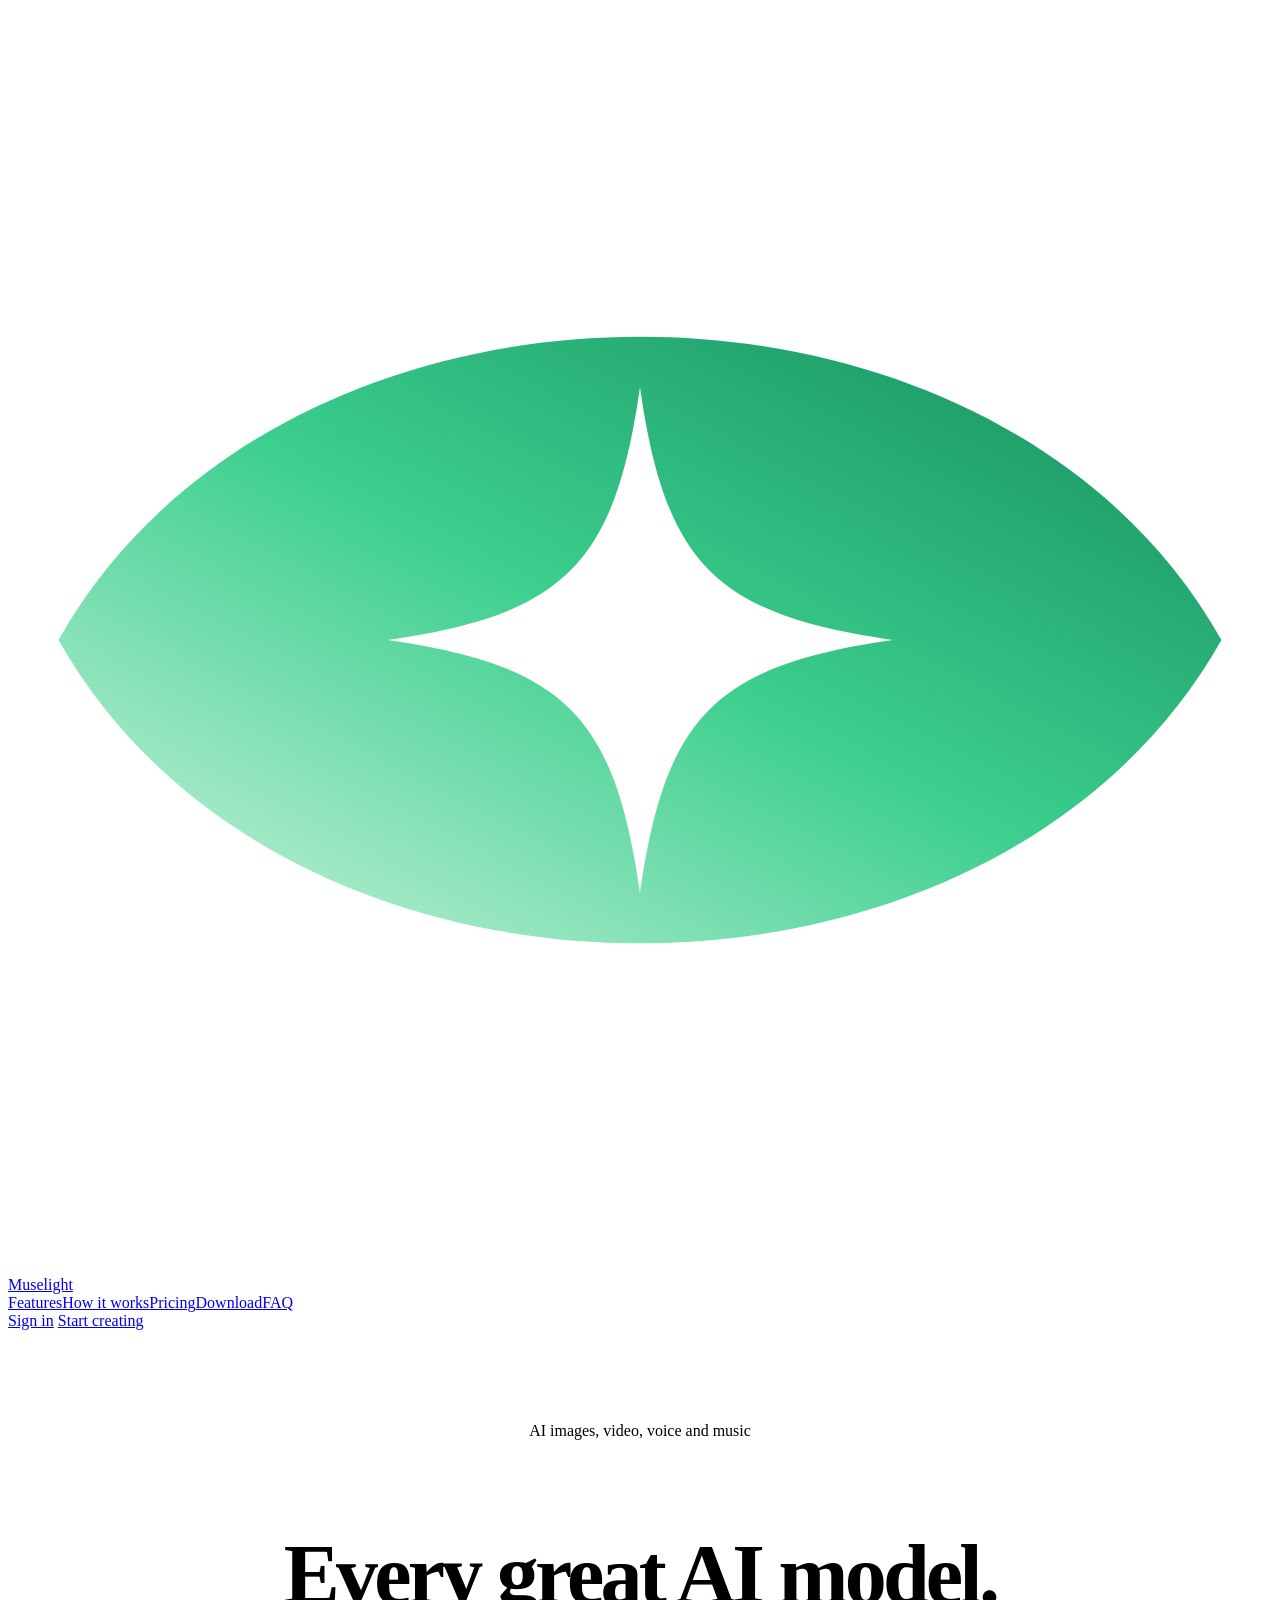
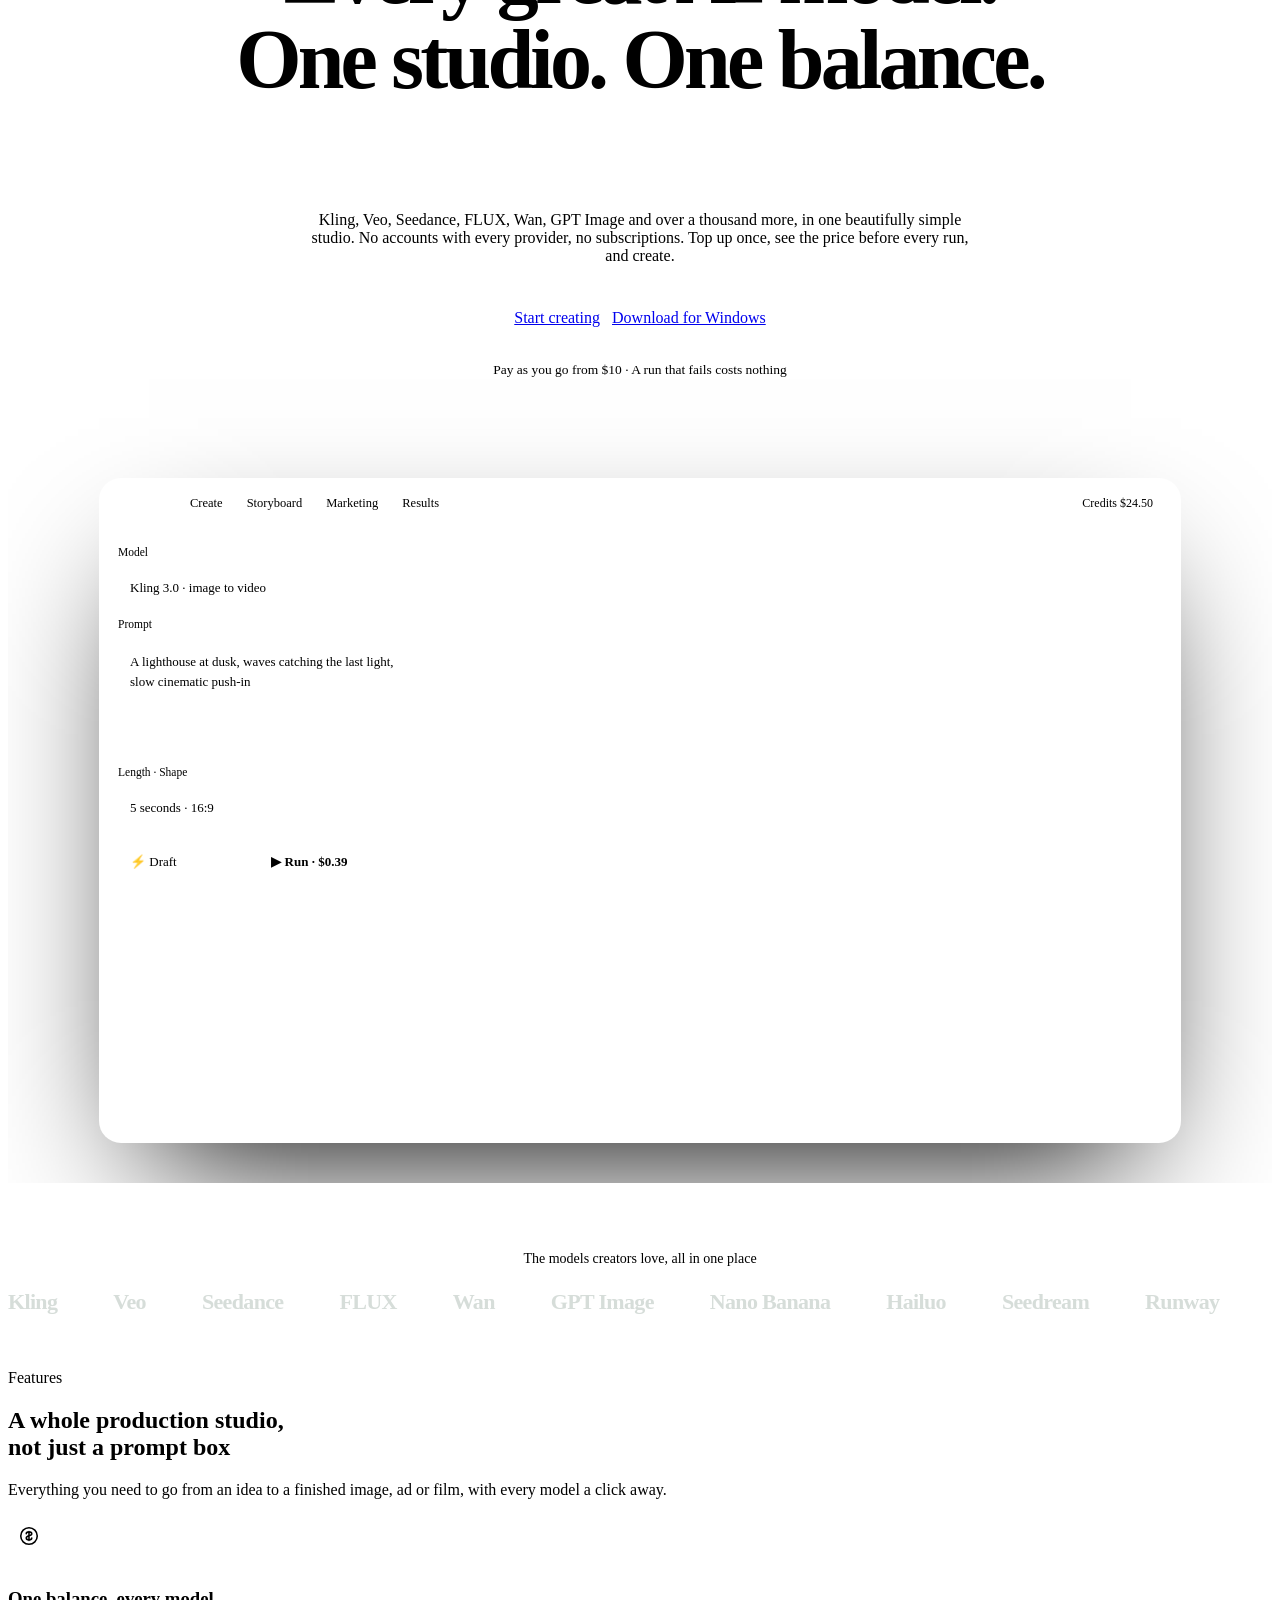
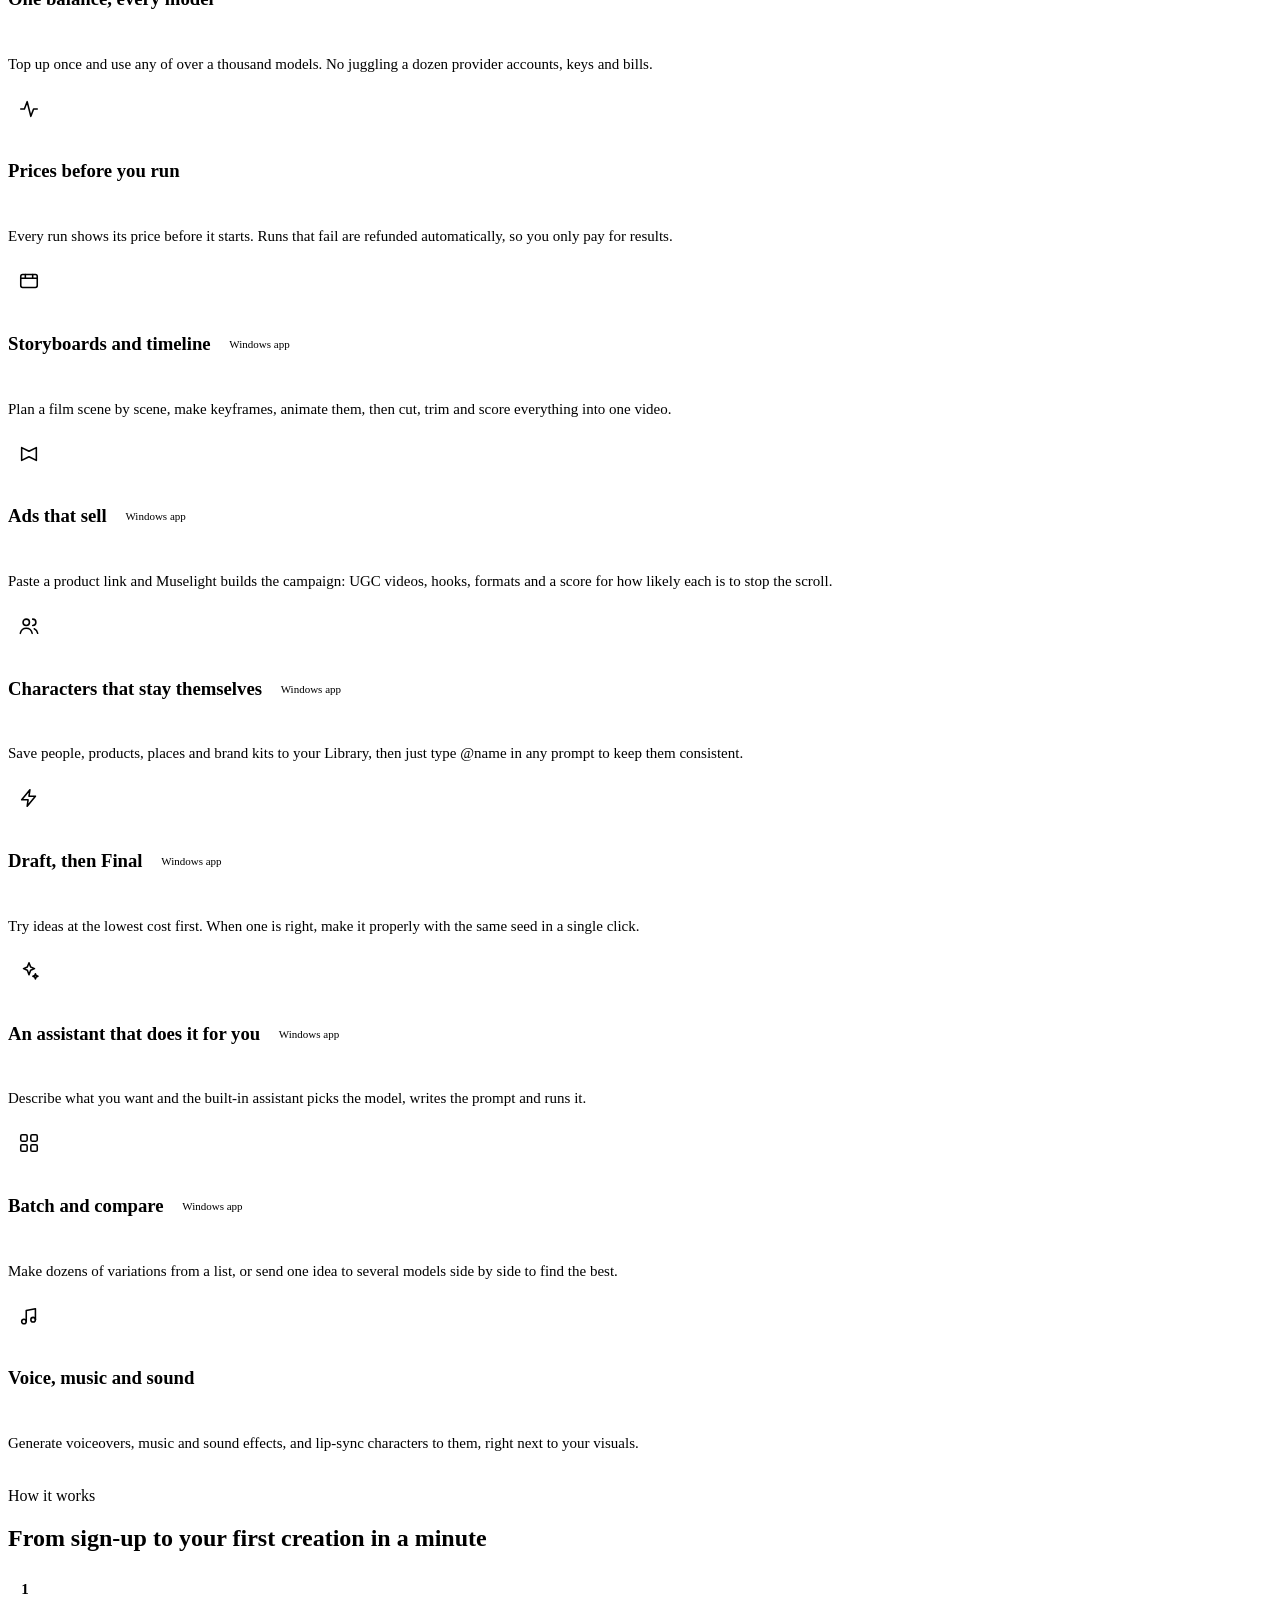
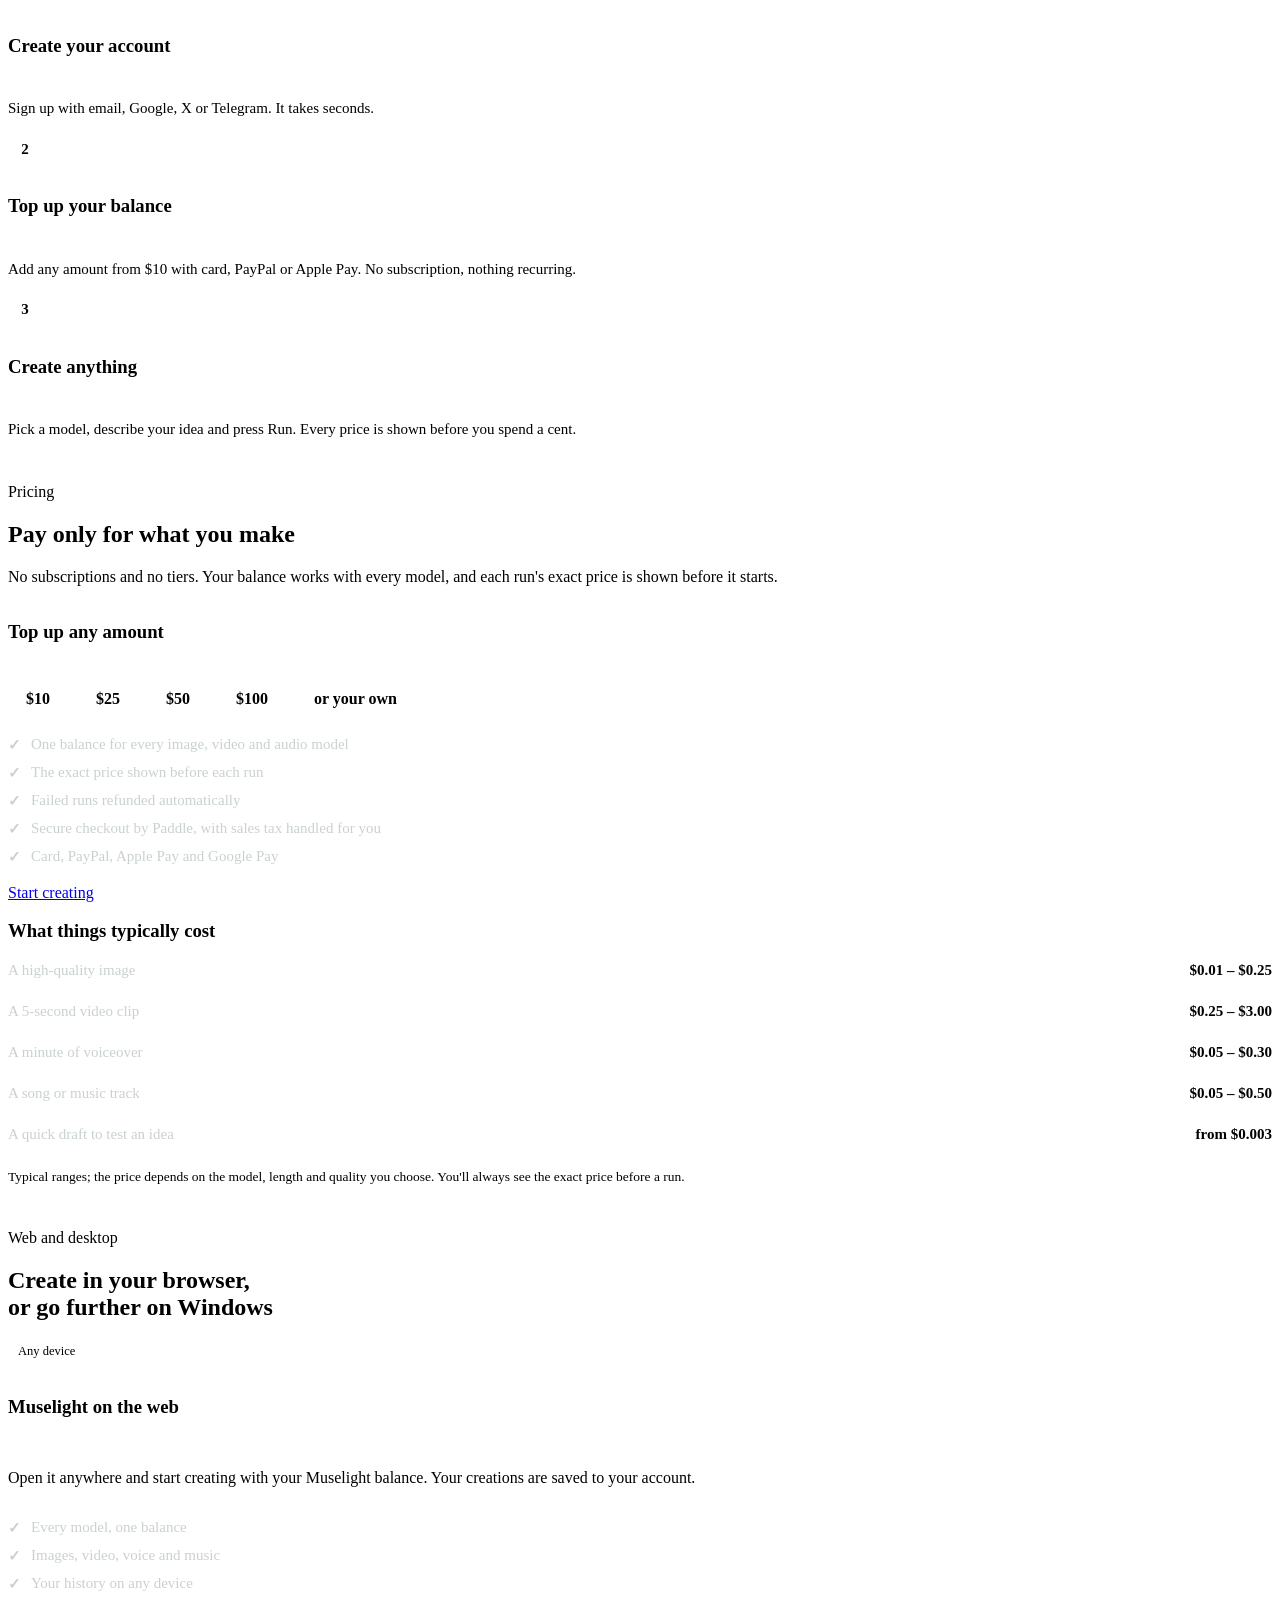
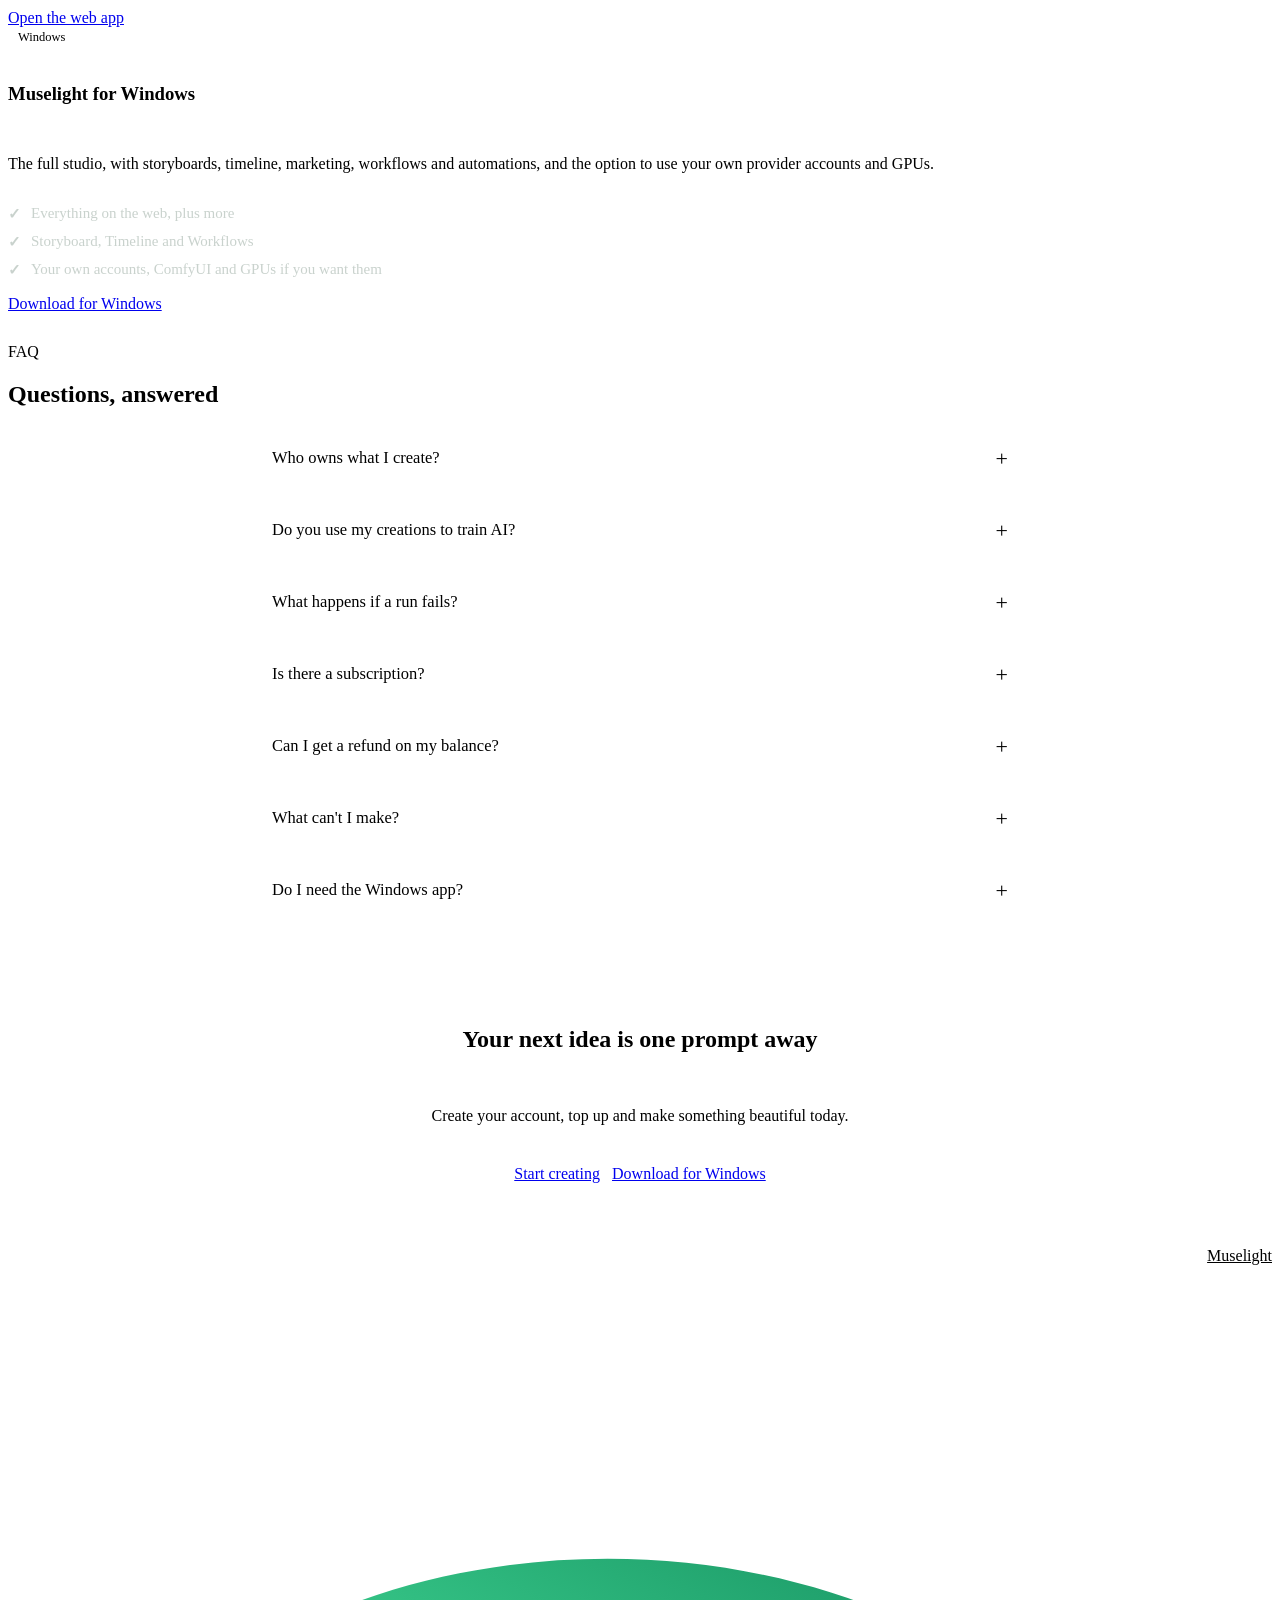
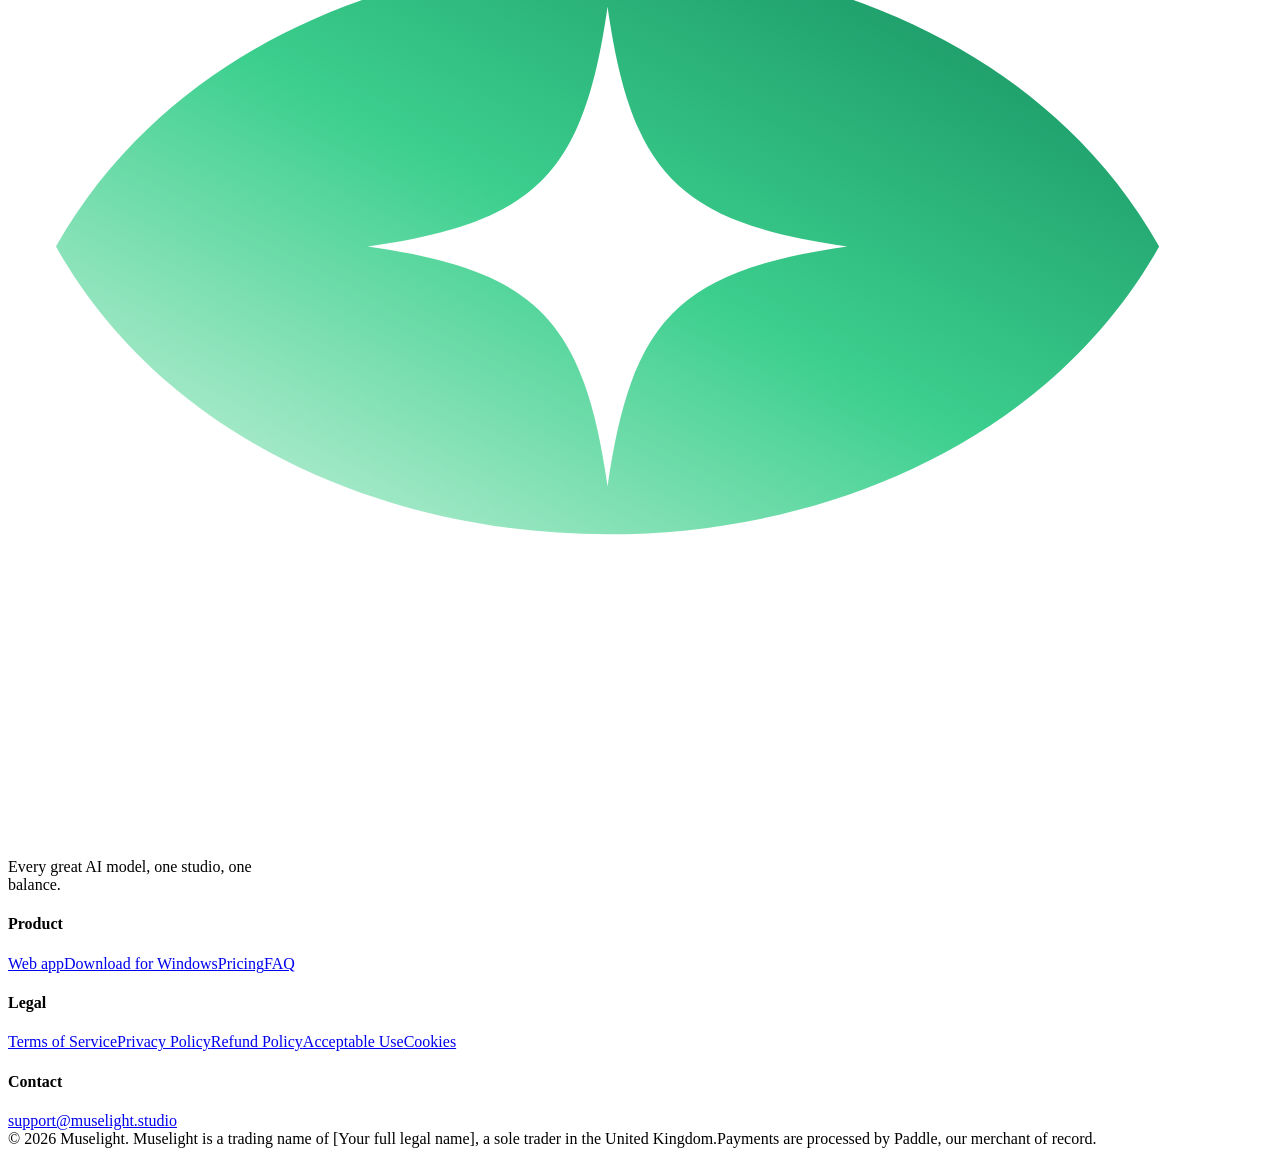
==== website/index.html @ 3d3cc722 "Muselight: desktop app, Credits server and website Co-Authored-By: Claude Opus 5.5 <noreply@anthropi" ====
<!doctype html>
<html lang="en">
<head>
<meta charset="utf-8">
<meta name="viewport" content="width=device-width, initial-scale=1">
<title>Muselight · Every AI model. One studio. One balance.</title>
<meta name="description" content="Muselight brings Kling, Veo, Seedance, FLUX, Wan, GPT Image and over a thousand more AI image, video and audio models into one studio. Top up once, see every price before you run, and create.">
<meta property="og:title" content="Muselight · Every AI model. One studio. One balance.">
<meta property="og:description" content="Images, video, voice and music from the best AI models, in one studio with one balance.">
<meta property="og:type" content="website">
<meta property="og:url" content="https://muselight.studio/">
<meta property="og:image" content="https://muselight.studio/assets/icon_512.png">
<meta name="theme-color" content="#080c0a">
<link rel="icon" href="/favicon.ico" sizes="any">
<link rel="icon" type="image/png" sizes="32x32" href="/assets/icon_32.png">
<link rel="apple-touch-icon" href="/assets/icon_192.png">
<link rel="preconnect" href="https://fonts.googleapis.com">
<link href="https://fonts.googleapis.com/css2?family=Geist:wght@400;500;600;700&display=swap" rel="stylesheet">
<link rel="stylesheet" href="/assets/site.css">
<style>
/* hero */
.hero { position: relative; padding: 92px 0 40px; overflow: hidden; }
.hero::before { content: ""; position: absolute; inset: -30% -10% auto; height: 760px; background: radial-gradient(620px 340px at 50% 30%, color-mix(in srgb, var(--accent) 16%, transparent), transparent 70%), radial-gradient(420px 260px at 80% 10%, #128a5c22, transparent 70%); pointer-events: none; }
.hero .wrap { position: relative; text-align: center; display: grid; grid-template-columns: minmax(0, 1fr); justify-items: center; gap: 22px; }
.hero h1 { font-size: clamp(42px, 7.4vw, 84px); max-width: 980px; letter-spacing: -.045em; line-height: 1.02; }
.hero .lead { max-width: 680px; }
.cta-row { display: flex; gap: 12px; flex-wrap: wrap; justify-content: center; margin-top: 6px; }
.hero .fine { color: var(--faint); font-size: 13.5px; }

/* the studio mock */
.mock { position: relative; margin: 64px auto 0; width: min(1080px, 100%); border-radius: 22px; padding: 1px; background: linear-gradient(180deg, var(--line2), transparent 80%); box-shadow: 0 60px 140px -50px #000, 0 0 0 1px #ffffff06; }
.mock-in { border-radius: 21px; background: var(--bg2); overflow: hidden; }
.mock-bar { display: flex; align-items: center; gap: 10px; padding: 12px 16px; border-bottom: 1px solid var(--line); }
.mock-bar .dots { display: flex; gap: 6px; } .mock-bar .dots i { width: 10px; height: 10px; border-radius: 50%; background: var(--line2); }
.mock-bar .tabs { display: flex; gap: 4px; margin-left: 12px; font-size: 12.5px; color: var(--faint); }
.mock-bar .tabs span { padding: 5px 10px; border-radius: 7px; } .mock-bar .tabs span.on { color: var(--text); background: var(--panel2); }
.mock-bar .pill { margin-left: auto; font-size: 12px; padding: 5px 11px; border-radius: 99px; border: 1px solid color-mix(in srgb, var(--accent) 40%, transparent); color: var(--text); }
.mock-body { display: grid; grid-template-columns: 340px 1fr; min-height: 420px; }
.mock-side { border-right: 1px solid var(--line); padding: 18px; display: grid; gap: 12px; align-content: start; text-align: left; }
.mock-label { font-size: 11.5px; color: var(--faint); font-weight: 500; }
.mock-field { background: var(--panel); border: 1px solid var(--line); border-radius: 10px; padding: 10px 12px; font-size: 13px; color: var(--dim); }
.mock-field.prompt { min-height: 92px; color: var(--text); line-height: 1.55; }
.mock-field .caret { display: inline-block; width: 1px; height: 14px; background: var(--accent); vertical-align: -2px; animation: blink 1s steps(1) infinite; }
@keyframes blink { 50% { opacity: 0; } }
.mock-run { display: flex; gap: 8px; margin-top: 6px; }
.mock-run b { flex: 1; text-align: center; background: var(--text); color: var(--bg); border-radius: 10px; padding: 10px; font-size: 13px; }
.mock-run span { padding: 10px 12px; border: 1px solid var(--line2); border-radius: 10px; font-size: 13px; color: var(--dim); }
.mock-gallery { padding: 18px; display: grid; grid-template-columns: repeat(3, 1fr); gap: 12px; align-content: start; }
.tile { position: relative; aspect-ratio: 4/5; border-radius: 14px; overflow: hidden; background: var(--panel); border: 1px solid var(--line); }
.tile::before { content: ""; position: absolute; inset: 0; background: var(--g); opacity: 0; animation: develop 9s var(--ease) infinite; animation-delay: var(--d); }
.tile::after { content: attr(data-l); position: absolute; left: 10px; bottom: 9px; font-size: 11px; color: #ffffffd9; text-shadow: 0 1px 8px #0009; opacity: 0; animation: develop 9s var(--ease) infinite; animation-delay: var(--d); }
.tile .shim { position: absolute; inset: 0; background: linear-gradient(100deg, transparent 30%, #ffffff0d 50%, transparent 70%); background-size: 200% 100%; animation: shim 1.6s linear infinite; }
@keyframes develop { 0%, 8% { opacity: 0; filter: blur(14px); } 22%, 88% { opacity: 1; filter: blur(0); } 100% { opacity: 0; filter: blur(8px); } }
@keyframes shim { to { background-position: -200% 0; } }
@media (max-width: 860px) { .mock-body { grid-template-columns: 1fr; } .mock-side { border-right: 0; border-bottom: 1px solid var(--line); } .mock-gallery { grid-template-columns: repeat(2, 1fr); } }

/* model marquee */
.models { padding: 54px 0; border-top: 1px solid var(--line); border-bottom: 1px solid var(--line); background: var(--sunk); overflow: hidden; }
.models p { text-align: center; color: var(--faint); font-size: 14px; margin-bottom: 22px; }
.marquee { display: flex; gap: 56px; width: max-content; animation: slide 46s linear infinite; }
.marquee span { font-size: 22px; font-weight: 600; letter-spacing: -.03em; color: #c9d2cd; white-space: nowrap; opacity: .75; }
.models:hover .marquee { animation-play-state: paused; }
@keyframes slide { to { transform: translateX(-50%); } }

/* features */
.features { grid-template-columns: repeat(3, 1fr); }
.feature { display: grid; gap: 12px; align-content: start; transition: border-color .3s, transform .4s var(--ease); }
.feature:hover { border-color: var(--line2); transform: translateY(-3px); }
.feature .ic { width: 42px; height: 42px; border-radius: 12px; display: grid; place-items: center; background: color-mix(in srgb, var(--accent) 12%, transparent); color: var(--accent); }
.feature .ic svg { width: 22px; height: 22px; fill: none; stroke: currentColor; stroke-width: 1.7; stroke-linecap: round; stroke-linejoin: round; }
.feature p { color: var(--dim); font-size: 15px; }
.feature .win { display: inline-block; vertical-align: 2px; margin-left: 6px; font-size: 11px; font-weight: 500; letter-spacing: 0; color: var(--dim); border: 1px solid var(--line2); border-radius: 99px; padding: 1px 8px; }
@media (max-width: 960px) { .features { grid-template-columns: repeat(2, 1fr); } }
@media (max-width: 620px) { .features { grid-template-columns: 1fr; } }

/* steps */
.steps { grid-template-columns: repeat(3, 1fr); counter-reset: s; }
.step { display: grid; gap: 10px; }
.step::before { counter-increment: s; content: counter(s); width: 34px; height: 34px; border-radius: 50%; display: grid; place-items: center; font-weight: 600; font-size: 15px; color: var(--accent-ink); background: var(--grad); }
.step p { color: var(--dim); font-size: 15px; }
@media (max-width: 760px) { .steps { grid-template-columns: 1fr; } }

/* pricing */
.pricing { grid-template-columns: 1.1fr 1fr; align-items: stretch; }
.price-card { display: grid; gap: 18px; align-content: start; }
.amounts { display: flex; gap: 10px; flex-wrap: wrap; }
.amounts span { padding: 10px 18px; border-radius: 12px; border: 1px solid var(--line2); font-weight: 600; }
.amounts span.pop { border-color: var(--accent); background: color-mix(in srgb, var(--accent) 9%, transparent); }
.checks { list-style: none; padding: 0; margin: 0; display: grid; gap: 10px; color: #c9d2cd; font-size: 15px; }
.checks li { display: flex; gap: 10px; } .checks li::before { content: "✓"; color: var(--accent); font-weight: 700; }
.cost-table { width: 100%; border-collapse: collapse; font-size: 15px; }
.cost-table td { padding: 12px 0; border-bottom: 1px solid var(--line); color: #c9d2cd; }
.cost-table td:last-child { text-align: right; color: var(--text); font-weight: 600; white-space: nowrap; }
@media (max-width: 860px) { .pricing { grid-template-columns: 1fr; } }

/* web vs desktop */
.versions { grid-template-columns: 1fr 1fr; }
.version { display: grid; gap: 16px; align-content: start; }
.version .tag { justify-self: start; font-size: 12.5px; color: var(--dim); border: 1px solid var(--line2); border-radius: 99px; padding: 3px 10px; }
@media (max-width: 760px) { .versions { grid-template-columns: 1fr; } }

/* faq */
.faq { max-width: 780px; margin: 0 auto; display: grid; gap: 10px; }
.faq details { background: var(--panel); border: 1px solid var(--line); border-radius: 14px; padding: 4px 22px; transition: border-color .2s; }
.faq details[open] { border-color: var(--line2); }
.faq summary { cursor: pointer; list-style: none; padding: 16px 0; font-weight: 500; font-size: 16.5px; display: flex; justify-content: space-between; gap: 16px; }
.faq summary::-webkit-details-marker { display: none; }
.faq summary::after { content: "+"; color: var(--faint); font-size: 22px; line-height: 1; transition: transform .3s var(--ease); }
.faq details[open] summary::after { transform: rotate(45deg); }
.faq details p { color: var(--dim); padding: 0 0 18px; font-size: 15.5px; }
.faq details a { color: var(--accent); }

/* closing call to action */
.closing { text-align: center; }
.closing .card { padding: 64px 26px; background: radial-gradient(600px 260px at 50% 0%, color-mix(in srgb, var(--accent) 14%, transparent), transparent 70%), var(--panel); display: grid; gap: 18px; justify-items: center; }
</style>
</head>
<body>
<header class="nav" id="nav">
  <div class="wrap">
    <a class="brand" href="/" aria-label="Muselight home">
      <svg viewBox="0 0 100 100" aria-hidden="true"><defs><linearGradient id="lg" x1="0" y1="1" x2="1" y2="0"><stop offset="0" stop-color="#d4f5e2"/><stop offset=".5" stop-color="#3ccf8e"/><stop offset="1" stop-color="#128a5c"/></linearGradient></defs><path fill="url(#lg)" fill-rule="evenodd" d="M4 50C22 18 78 18 96 50C78 82 22 82 4 50ZM50 30C52 44 56 48 70 50C56 52 52 56 50 70C48 56 44 52 30 50C44 48 48 44 50 30Z"/></svg>
      Muselight
    </a>
    <nav aria-label="Main">
      <a href="#features">Features</a><a href="#how">How it works</a><a href="#pricing">Pricing</a><a href="/download.html">Download</a><a href="#faq">FAQ</a>
    </nav>
    <span class="spacer"></span>
    <a class="btn small ghost" href="/app/#signin">Sign in</a>
    <a class="btn small primary" href="/app/#signup">Start creating</a>
  </div>
</header>

<main>
<section class="hero">
  <div class="wrap">
    <span class="eyebrow reveal">AI images, video, voice and music</span>
    <h1 class="reveal">Every great AI model.<br><span class="grad-text">One studio. One balance.</span></h1>
    <p class="lead reveal">Kling, Veo, Seedance, FLUX, Wan, GPT Image and over a thousand more, in one beautifully simple studio. No accounts with every provider, no subscriptions. Top up once, see the price before every run, and create.</p>
    <div class="cta-row reveal">
      <a class="btn primary" href="/app/#signup">Start creating</a>
      <a class="btn" href="/download.html">Download for Windows</a>
    </div>
    <p class="fine reveal">Pay as you go from $10 · A run that fails costs nothing</p>

    <div class="mock reveal" aria-hidden="true">
      <div class="mock-in">
        <div class="mock-bar">
          <span class="dots"><i></i><i></i><i></i></span>
          <span class="tabs"><span class="on">Create</span><span>Storyboard</span><span>Marketing</span><span>Results</span></span>
          <span class="pill">Credits $24.50</span>
        </div>
        <div class="mock-body">
          <div class="mock-side">
            <span class="mock-label">Model</span>
            <div class="mock-field">Kling 3.0 · image to video</div>
            <span class="mock-label">Prompt</span>
            <div class="mock-field prompt">A lighthouse at dusk, waves catching the last light, slow cinematic push-in<span class="caret"></span></div>
            <span class="mock-label">Length · Shape</span>
            <div class="mock-field">5 seconds · 16:9</div>
            <div class="mock-run"><span>⚡ Draft</span><b>▶ Run · $0.39</b></div>
          </div>
          <div class="mock-gallery">
            <div class="tile" style="--d:0s;--g:radial-gradient(120% 80% at 30% 20%,#ffb86b,transparent 60%),linear-gradient(180deg,#2b2a6b,#e2725b 70%,#1d2b3a)" data-l="Lighthouse at dusk"><span class="shim"></span></div>
            <div class="tile" style="--d:1.4s;--g:radial-gradient(90% 70% at 70% 30%,#9fe8c4,transparent 60%),linear-gradient(160deg,#0f3d2e,#1f7a5a 55%,#0a1712)" data-l="Rainforest, morning mist"><span class="shim"></span></div>
            <div class="tile" style="--d:2.8s;--g:radial-gradient(80% 60% at 50% 35%,#f7d6ff,transparent 60%),linear-gradient(200deg,#3a1d5c,#b04f9a 60%,#1b0f2a)" data-l="Portrait, neon rim light"><span class="shim"></span></div>
            <div class="tile" style="--d:4.2s;--g:radial-gradient(90% 70% at 40% 70%,#ffe7a3,transparent 60%),linear-gradient(170deg,#1b3a5c,#4f8fb0 55%,#0f1d2a)" data-l="Product shot, studio light"><span class="shim"></span></div>
            <div class="tile" style="--d:5.6s;--g:radial-gradient(100% 70% at 60% 30%,#ffcf9f,transparent 55%),linear-gradient(190deg,#5c2b1b,#d9733f 60%,#2a130b)" data-l="Desert road, golden hour"><span class="shim"></span></div>
            <div class="tile" style="--d:7s;--g:radial-gradient(90% 60% at 50% 40%,#b7f0ff,transparent 60%),linear-gradient(160deg,#0b2a3a,#2f8fb0 55%,#06151d)" data-l="Underwater, sunbeams"><span class="shim"></span></div>
          </div>
        </div>
      </div>
    </div>
  </div>
</section>

<div class="models">
  <p>The models creators love, all in one place</p>
  <div class="marquee" aria-label="Some of the models available">
    <span>Kling</span><span>Veo</span><span>Seedance</span><span>FLUX</span><span>Wan</span><span>GPT Image</span><span>Nano Banana</span><span>Hailuo</span><span>Seedream</span><span>Runway</span><span>Luma</span><span>Ideogram</span><span>Recraft</span><span>Stable Diffusion</span><span>ElevenLabs</span><span>Grok Imagine</span>
    <span aria-hidden="true">Kling</span><span aria-hidden="true">Veo</span><span aria-hidden="true">Seedance</span><span aria-hidden="true">FLUX</span><span aria-hidden="true">Wan</span><span aria-hidden="true">GPT Image</span><span aria-hidden="true">Nano Banana</span><span aria-hidden="true">Hailuo</span><span aria-hidden="true">Seedream</span><span aria-hidden="true">Runway</span><span aria-hidden="true">Luma</span><span aria-hidden="true">Ideogram</span><span aria-hidden="true">Recraft</span><span aria-hidden="true">Stable Diffusion</span><span aria-hidden="true">ElevenLabs</span><span aria-hidden="true">Grok Imagine</span>
  </div>
</div>

<section id="features">
  <div class="wrap">
    <div class="section-head reveal">
      <span class="eyebrow">Features</span>
      <h2>A whole production studio,<br>not just a prompt box</h2>
      <p class="lead">Everything you need to go from an idea to a finished image, ad or film, with every model a click away.</p>
    </div>
    <div class="grid features">
      <div class="card feature reveal"><span class="ic"><svg viewBox="0 0 24 24"><circle cx="12" cy="12" r="9"/><path d="M12 7v10M9 9.5c0-1.4 1.3-2 3-2s3 .7 3 2-1.3 1.8-3 2.3-3 1-3 2.4 1.3 2.1 3 2.1 3-.7 3-2"/></svg></span><h3>One balance, every model</h3><p>Top up once and use any of over a thousand models. No juggling a dozen provider accounts, keys and bills.</p></div>
      <div class="card feature reveal"><span class="ic"><svg viewBox="0 0 24 24"><path d="M3 12h4l3-8 4 16 3-8h4"/></svg></span><h3>Prices before you run</h3><p>Every run shows its price before it starts. Runs that fail are refunded automatically, so you only pay for results.</p></div>
      <div class="card feature reveal"><span class="ic"><svg viewBox="0 0 24 24"><rect x="3" y="5" width="18" height="14" rx="2"/><path d="M3 9h18M8 5v4M16 5v4"/></svg></span><h3>Storyboards and timeline <span class="win">Windows app</span></h3><p>Plan a film scene by scene, make keyframes, animate them, then cut, trim and score everything into one video.</p></div>
      <div class="card feature reveal"><span class="ic"><svg viewBox="0 0 24 24"><path d="M4 19V5l8 4 8-4v14l-8-4z"/></svg></span><h3>Ads that sell <span class="win">Windows app</span></h3><p>Paste a product link and Muselight builds the campaign: UGC videos, hooks, formats and a score for how likely each is to stop the scroll.</p></div>
      <div class="card feature reveal"><span class="ic"><svg viewBox="0 0 24 24"><circle cx="9" cy="8" r="3.5"/><path d="M2.5 20c.8-3.5 3.4-5.5 6.5-5.5s5.7 2 6.5 5.5M16 4.5a3.5 3.5 0 0 1 0 7M21.5 20c-.5-2.4-1.9-4.1-3.8-4.9"/></svg></span><h3>Characters that stay themselves <span class="win">Windows app</span></h3><p>Save people, products, places and brand kits to your Library, then just type @name in any prompt to keep them consistent.</p></div>
      <div class="card feature reveal"><span class="ic"><svg viewBox="0 0 24 24"><path d="M13 3 4 14h7l-1 7 9-11h-7z"/></svg></span><h3>Draft, then Final <span class="win">Windows app</span></h3><p>Try ideas at the lowest cost first. When one is right, make it properly with the same seed in a single click.</p></div>
      <div class="card feature reveal"><span class="ic"><svg viewBox="0 0 24 24"><path d="M12 3l1.8 4.6L18 9.4l-4.2 1.8L12 16l-1.8-4.8L6 9.4l4.2-1.8z"/><path d="M19 15l.8 2 2 .8-2 .8-.8 2-.8-2-2-.8 2-.8z"/></svg></span><h3>An assistant that does it for you <span class="win">Windows app</span></h3><p>Describe what you want and the built-in assistant picks the model, writes the prompt and runs it.</p></div>
      <div class="card feature reveal"><span class="ic"><svg viewBox="0 0 24 24"><rect x="3" y="3" width="7" height="7" rx="1.5"/><rect x="14" y="3" width="7" height="7" rx="1.5"/><rect x="3" y="14" width="7" height="7" rx="1.5"/><rect x="14" y="14" width="7" height="7" rx="1.5"/></svg></span><h3>Batch and compare <span class="win">Windows app</span></h3><p>Make dozens of variations from a list, or send one idea to several models side by side to find the best.</p></div>
      <div class="card feature reveal"><span class="ic"><svg viewBox="0 0 24 24"><path d="M9 18V6l10-2v12"/><circle cx="6.5" cy="18" r="2.5"/><circle cx="16.5" cy="16" r="2.5"/></svg></span><h3>Voice, music and sound</h3><p>Generate voiceovers, music and sound effects, and lip-sync characters to them, right next to your visuals.</p></div>
    </div>
  </div>
</section>

<section id="how" style="padding-top: 20px">
  <div class="wrap">
    <div class="section-head reveal">
      <span class="eyebrow">How it works</span>
      <h2>From sign-up to your first creation in a minute</h2>
    </div>
    <div class="grid steps">
      <div class="card step reveal"><h3>Create your account</h3><p>Sign up with email, Google, X or Telegram. It takes seconds.</p></div>
      <div class="card step reveal"><h3>Top up your balance</h3><p>Add any amount from $10 with card, PayPal or Apple Pay. No subscription, nothing recurring.</p></div>
      <div class="card step reveal"><h3>Create anything</h3><p>Pick a model, describe your idea and press Run. Every price is shown before you spend a cent.</p></div>
    </div>
  </div>
</section>

<section id="pricing" style="padding-top: 30px">
  <div class="wrap">
    <div class="section-head reveal">
      <span class="eyebrow">Pricing</span>
      <h2>Pay only for what you make</h2>
      <p class="lead">No subscriptions and no tiers. Your balance works with every model, and each run's exact price is shown before it starts.</p>
    </div>
    <div class="grid pricing">
      <div class="card price-card reveal">
        <h3>Top up any amount</h3>
        <div class="amounts"><span>$10</span><span class="pop">$25</span><span>$50</span><span>$100</span><span>or your own</span></div>
        <ul class="checks">
          <li>One balance for every image, video and audio model</li>
          <li>The exact price shown before each run</li>
          <li>Failed runs refunded automatically</li>
          <li>Secure checkout by Paddle, with sales tax handled for you</li>
          <li>Card, PayPal, Apple Pay and Google Pay</li>
        </ul>
        <a class="btn primary" href="/app/#signup" style="justify-self: start">Start creating</a>
      </div>
      <div class="card reveal">
        <h3 style="margin-bottom: 8px">What things typically cost</h3>
        <table class="cost-table">
          <tr><td>A high-quality image</td><td>$0.01 – $0.25</td></tr>
          <tr><td>A 5-second video clip</td><td>$0.25 – $3.00</td></tr>
          <tr><td>A minute of voiceover</td><td>$0.05 – $0.30</td></tr>
          <tr><td>A song or music track</td><td>$0.05 – $0.50</td></tr>
          <tr><td>A quick draft to test an idea</td><td>from $0.003</td></tr>
        </table>
        <p style="color: var(--faint); font-size: 13.5px; margin-top: 14px">Typical ranges; the price depends on the model, length and quality you choose. You'll always see the exact price before a run.</p>
      </div>
    </div>
  </div>
</section>

<section id="versions" style="padding-top: 30px">
  <div class="wrap">
    <div class="section-head reveal">
      <span class="eyebrow">Web and desktop</span>
      <h2>Create in your browser,<br>or go further on Windows</h2>
    </div>
    <div class="grid versions">
      <div class="card version reveal">
        <span class="tag">Any device</span>
        <h3>Muselight on the web</h3>
        <p class="lead" style="font-size: 16px">Open it anywhere and start creating with your Muselight balance. Your creations are saved to your account.</p>
        <ul class="checks"><li>Every model, one balance</li><li>Images, video, voice and music</li><li>Your history on any device</li></ul>
        <a class="btn primary" href="/app/" style="justify-self: start">Open the web app</a>
      </div>
      <div class="card version reveal">
        <span class="tag">Windows</span>
        <h3>Muselight for Windows</h3>
        <p class="lead" style="font-size: 16px">The full studio, with storyboards, timeline, marketing, workflows and automations, and the option to use your own provider accounts and GPUs.</p>
        <ul class="checks"><li>Everything on the web, plus more</li><li>Storyboard, Timeline and Workflows</li><li>Your own accounts, ComfyUI and GPUs if you want them</li></ul>
        <a class="btn" href="/download.html" style="justify-self: start">Download for Windows</a>
      </div>
    </div>
  </div>
</section>

<section id="faq" style="padding-top: 30px">
  <div class="wrap">
    <div class="section-head reveal"><span class="eyebrow">FAQ</span><h2>Questions, answered</h2></div>
    <div class="faq">
      <details class="reveal"><summary>Who owns what I create?</summary><p>You do, as far as the law and the model's own terms allow. We don't claim ownership of your prompts, uploads or results. Some models have their own usage terms, which we link from the model's page in the app.</p></details>
      <details class="reveal"><summary>Do you use my creations to train AI?</summary><p>No. We don't train any models on your prompts, uploads or results. Your requests are sent to the provider that runs the model you choose, under that provider's own data policy. See our <a href="/legal/privacy.html">Privacy Policy</a>.</p></details>
      <details class="reveal"><summary>What happens if a run fails?</summary><p>You're refunded in full, automatically. You only pay for runs that produce a result.</p></details>
      <details class="reveal"><summary>Is there a subscription?</summary><p>No. You top up when you want, in the amount you want. Nothing renews or charges you automatically.</p></details>
      <details class="reveal"><summary>Can I get a refund on my balance?</summary><p>Yes, for credit you haven't used, within 14 days of buying it. See our <a href="/legal/refunds.html">Refund Policy</a> for the details.</p></details>
      <details class="reveal"><summary>What can't I make?</summary><p>Anything illegal or harmful, including sexual content involving minors, intimate images of real people without their consent, and content that harasses or impersonates others. Our <a href="/legal/acceptable-use.html">Acceptable Use Policy</a> lists the rules.</p></details>
      <details class="reveal"><summary>Do I need the Windows app?</summary><p>No. The web app does everything most people need. The Windows app adds the bigger production tools and the option to use your own provider accounts.</p></details>
    </div>
  </div>
</section>

<section class="closing" style="padding-top: 20px">
  <div class="wrap">
    <div class="card reveal">
      <h2>Your next idea is one prompt away</h2>
      <p class="lead">Create your account, top up and make something beautiful today.</p>
      <div class="cta-row"><a class="btn primary" href="/app/#signup">Start creating</a><a class="btn" href="/download.html">Download for Windows</a></div>
    </div>
  </div>
</section>
</main>

<footer>
  <div class="wrap">
    <div class="cols">
      <div>
        <a class="brand" href="/" style="display: flex; padding: 0; color: var(--text)"><svg viewBox="0 0 100 100" aria-hidden="true"><path fill="url(#lg)" fill-rule="evenodd" d="M4 50C22 18 78 18 96 50C78 82 22 82 4 50ZM50 30C52 44 56 48 70 50C56 52 52 56 50 70C48 56 44 52 30 50C44 48 48 44 50 30Z"/></svg>Muselight</a>
        <p style="margin-top: 12px; max-width: 280px">Every great AI model, one studio, one balance.</p>
      </div>
      <div><h4>Product</h4><a href="/app/">Web app</a><a href="/download.html">Download for Windows</a><a href="#pricing">Pricing</a><a href="#faq">FAQ</a></div>
      <div><h4>Legal</h4><a href="/legal/terms.html">Terms of Service</a><a href="/legal/privacy.html">Privacy Policy</a><a href="/legal/refunds.html">Refund Policy</a><a href="/legal/acceptable-use.html">Acceptable Use</a><a href="/legal/cookies.html">Cookies</a></div>
      <div><h4>Contact</h4><a href="mailto:support@muselight.studio">support@muselight.studio</a></div>
    </div>
    <div class="legal-line"><span>© <span id="yr">2026</span> Muselight. Muselight is a trading name of <span class="ph">[Your full legal name]</span>, a sole trader in the United Kingdom.</span><span>Payments are processed by Paddle, our merchant of record.</span></div>
  </div>
</footer>

<script>
const nav = document.getElementById("nav");
addEventListener("scroll", () => nav.classList.toggle("scrolled", scrollY > 8), { passive: true });
const io = new IntersectionObserver(es => es.forEach(e => { if (e.isIntersecting) { e.target.classList.add("in"); io.unobserve(e.target); } }), { threshold: .12 });
document.querySelectorAll(".reveal").forEach((el, i) => { el.style.transitionDelay = (el.closest(".grid") ? (i % 3) * 70 : 0) + "ms"; io.observe(el); });
document.getElementById("yr").textContent = new Date().getFullYear();
</script>
</body>
</html>
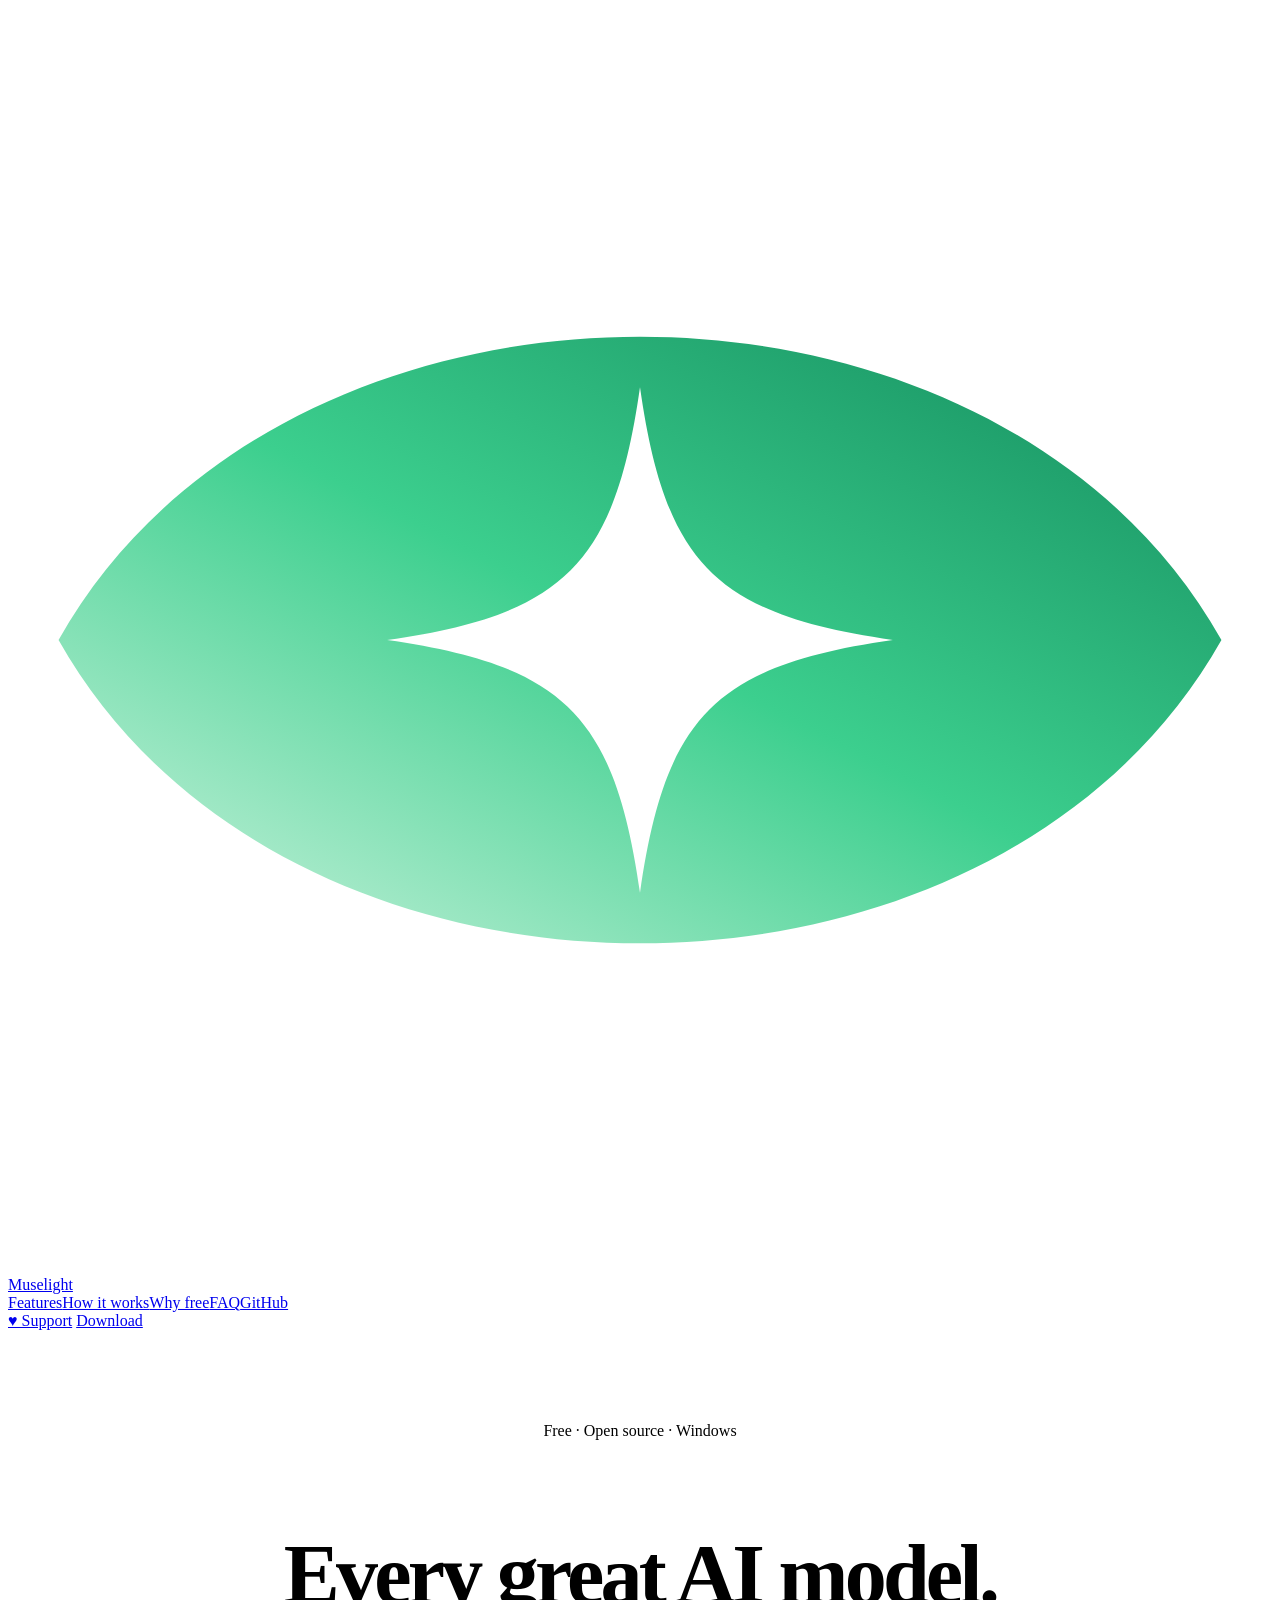
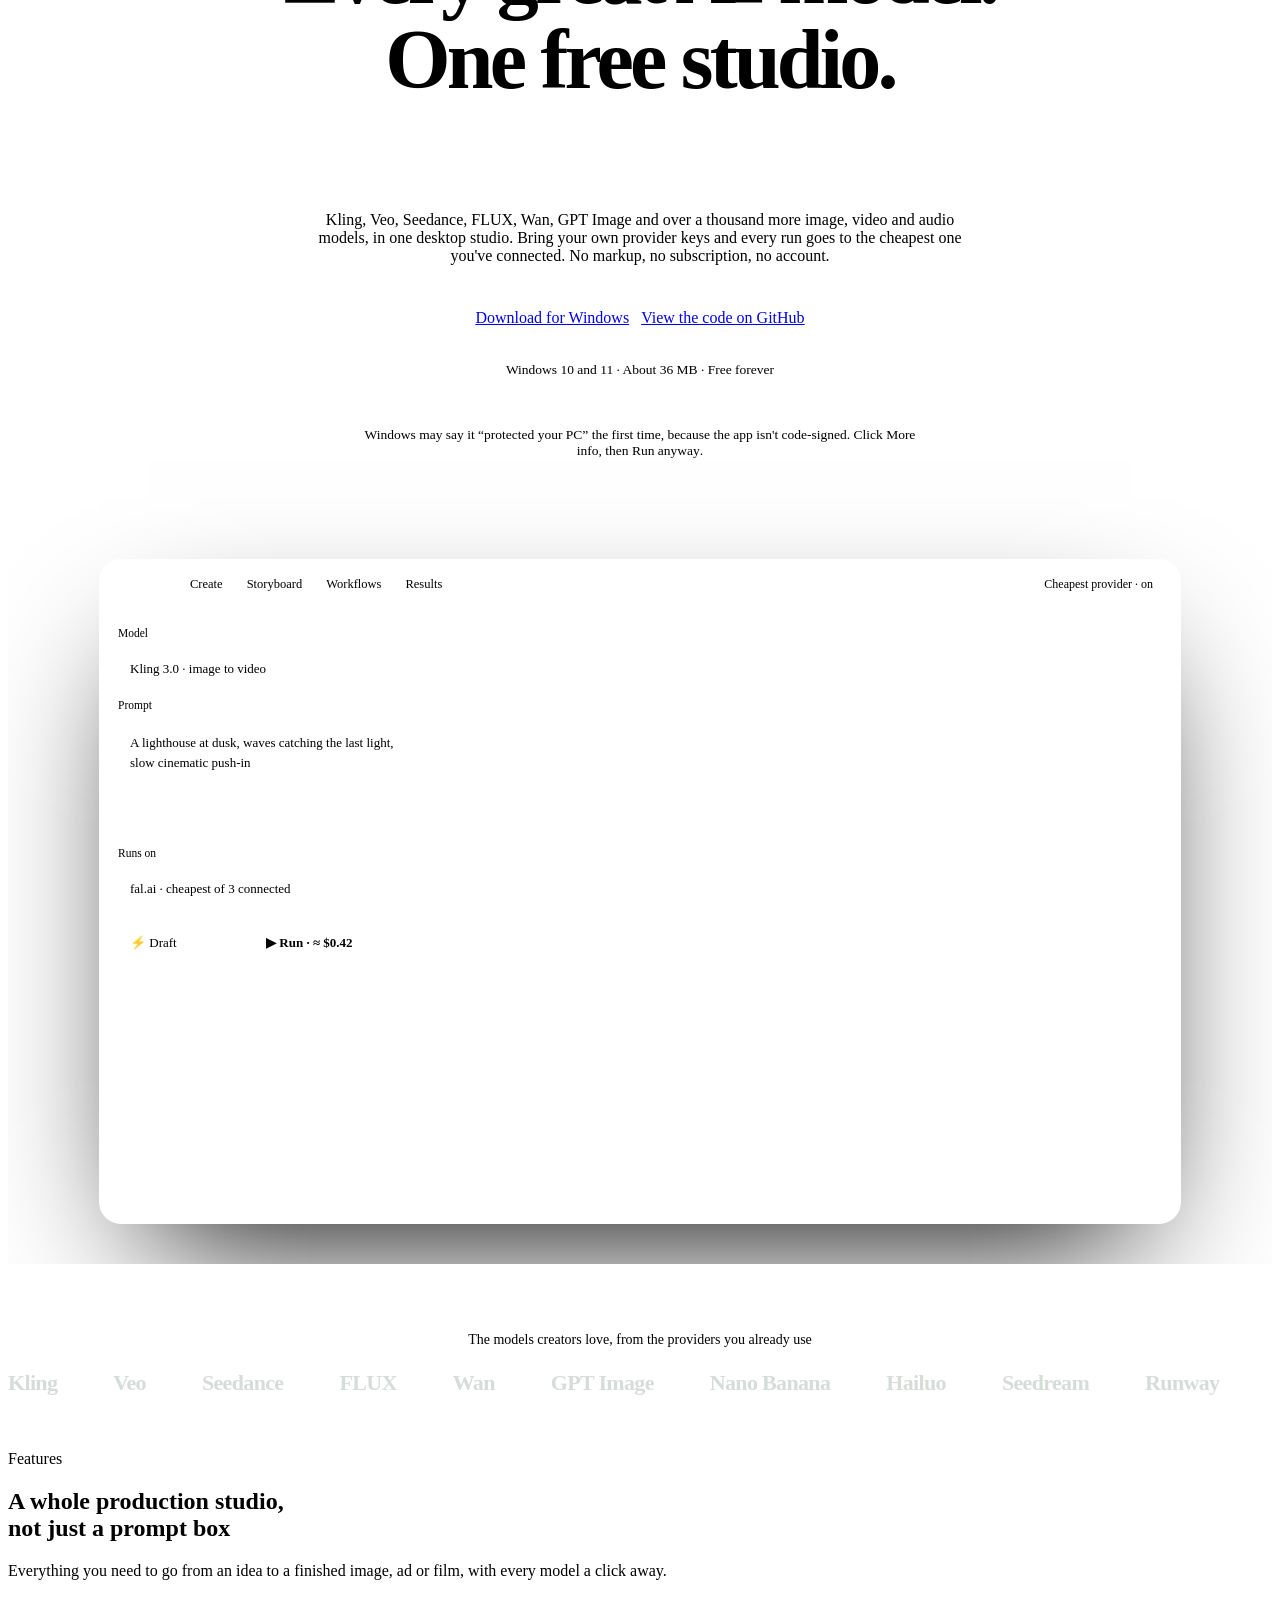
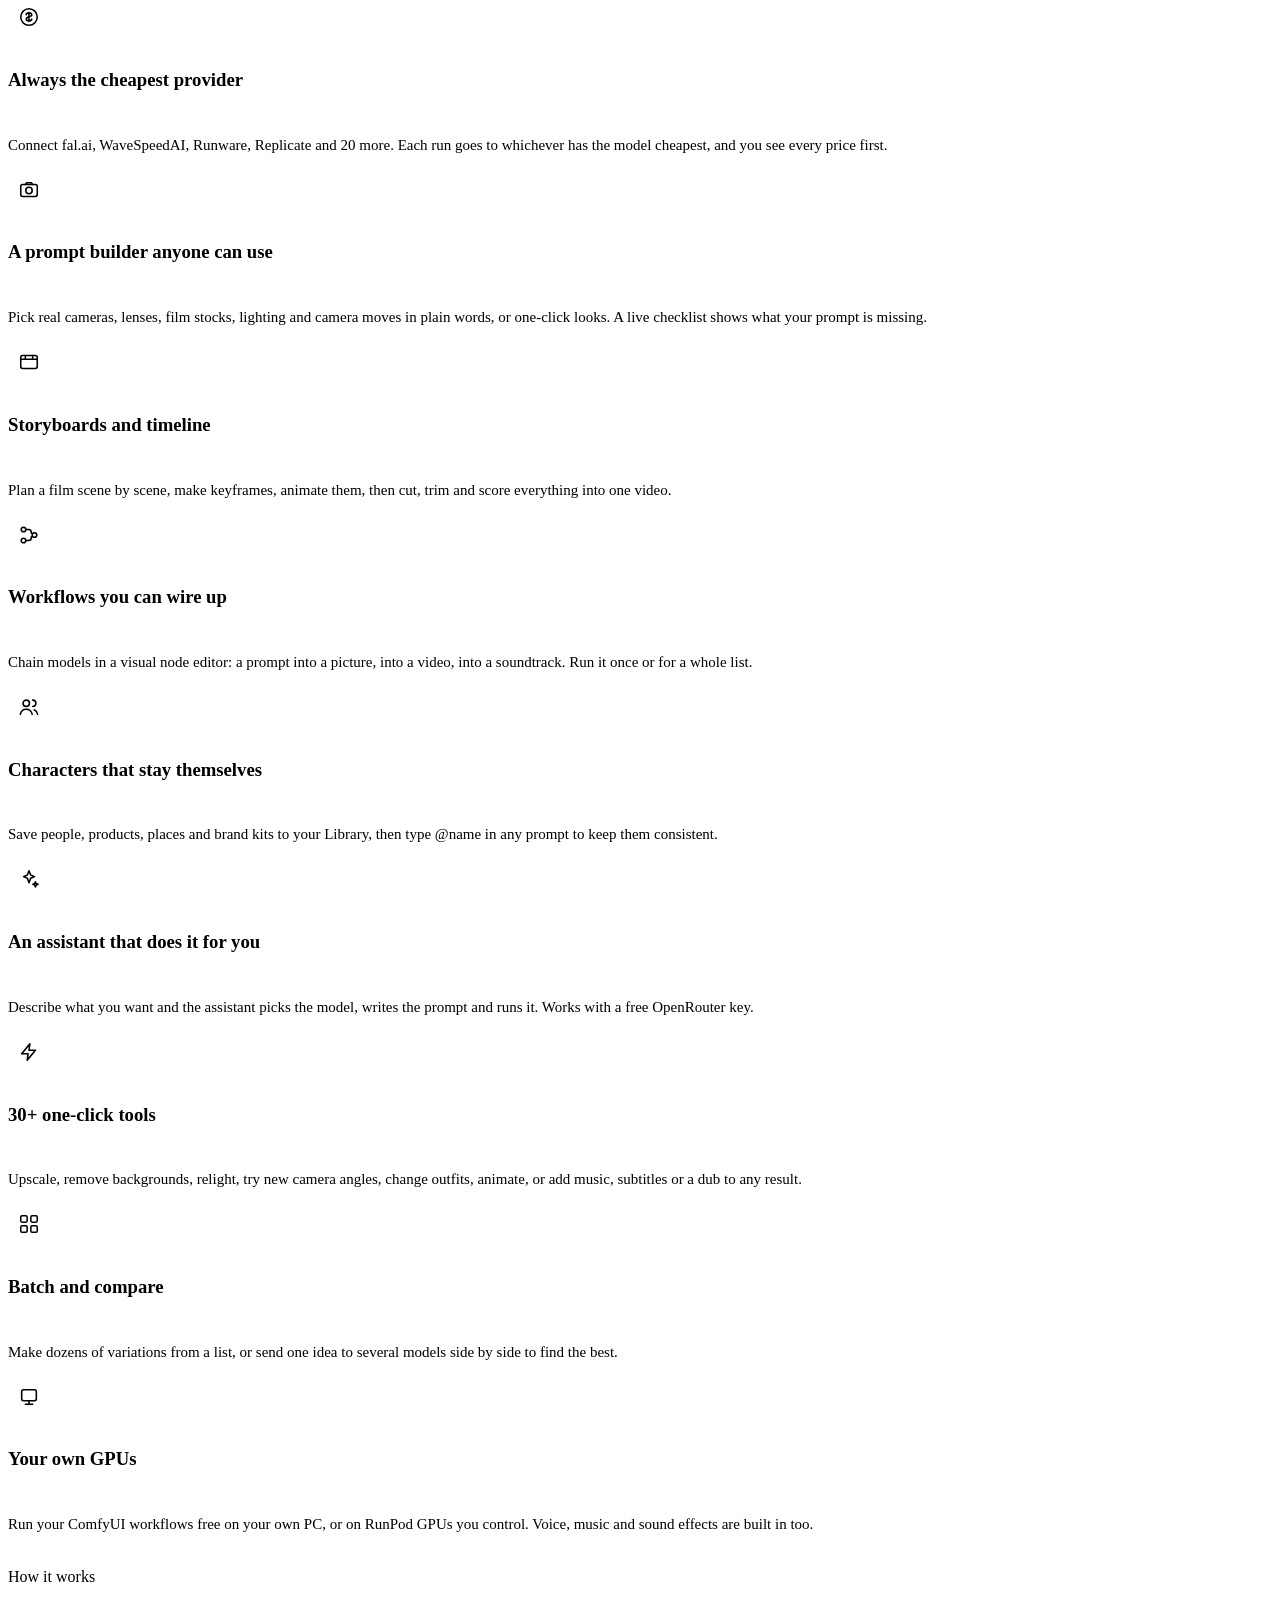
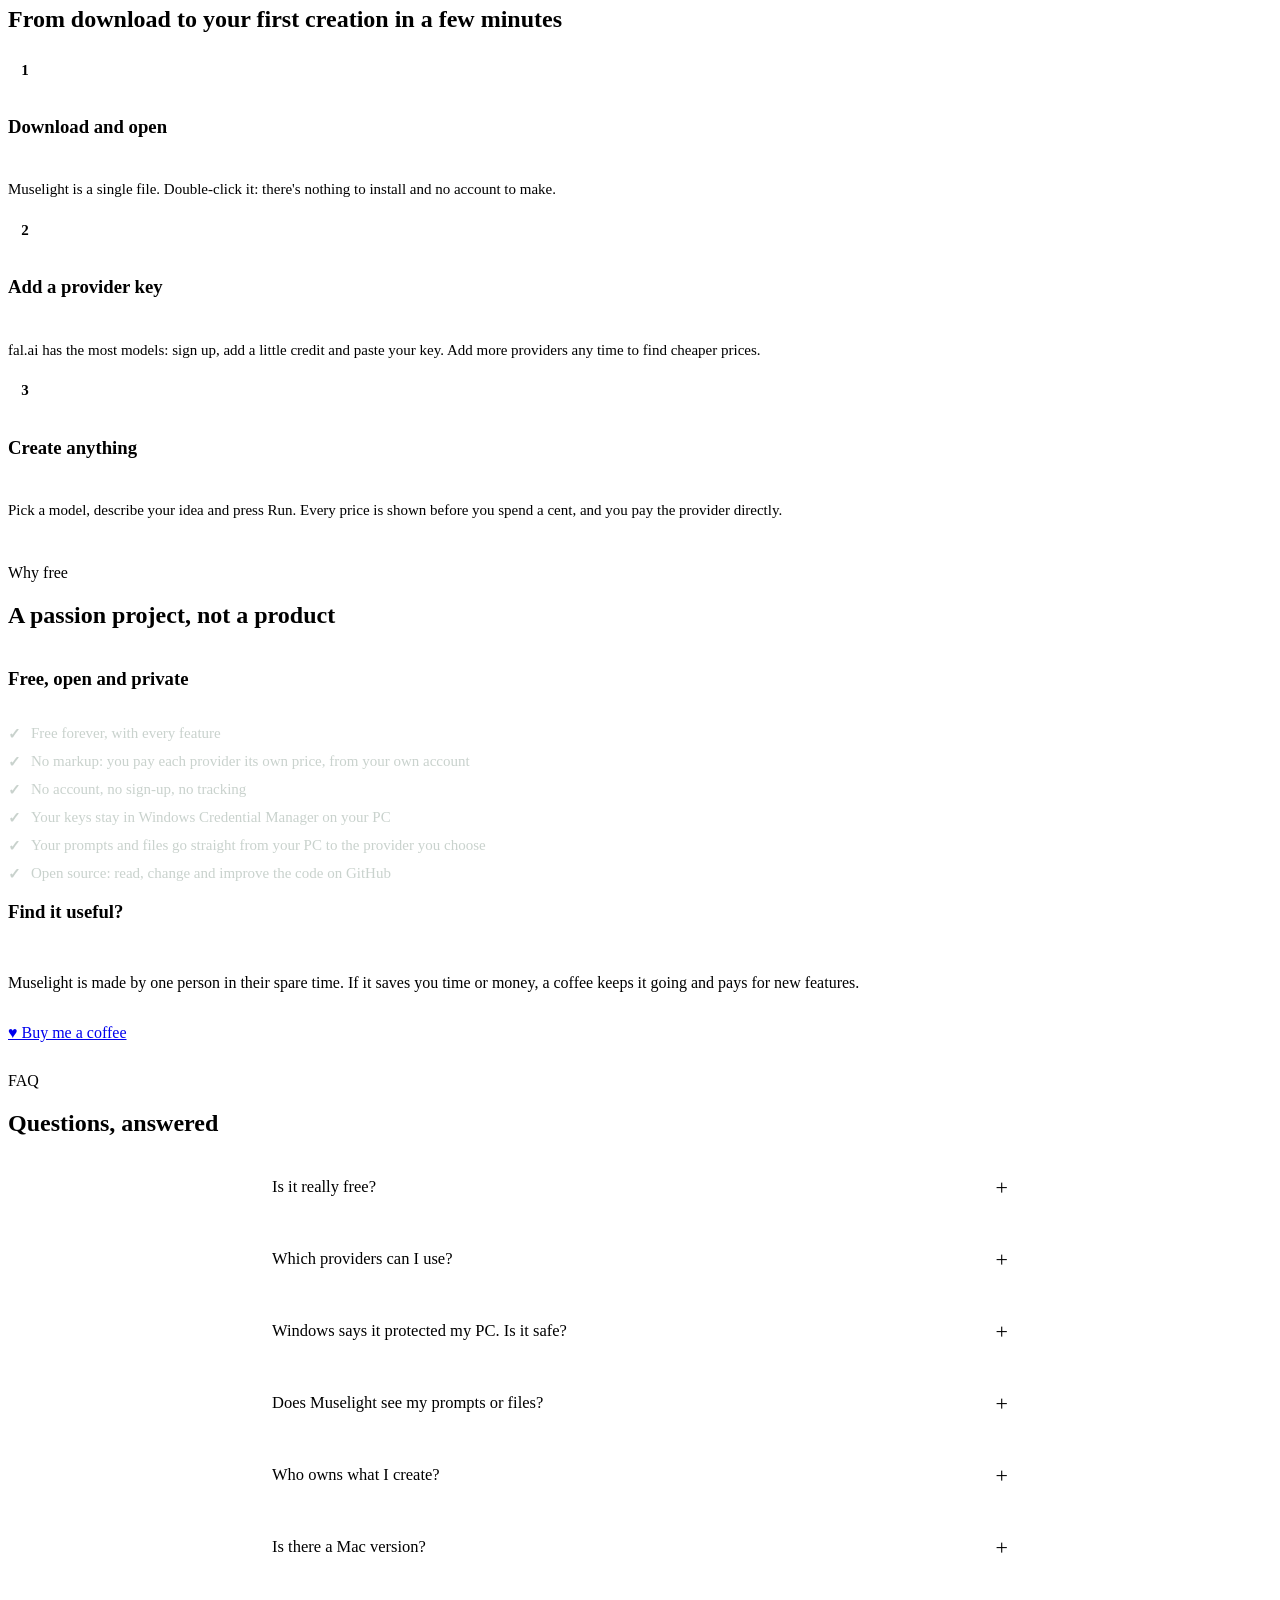
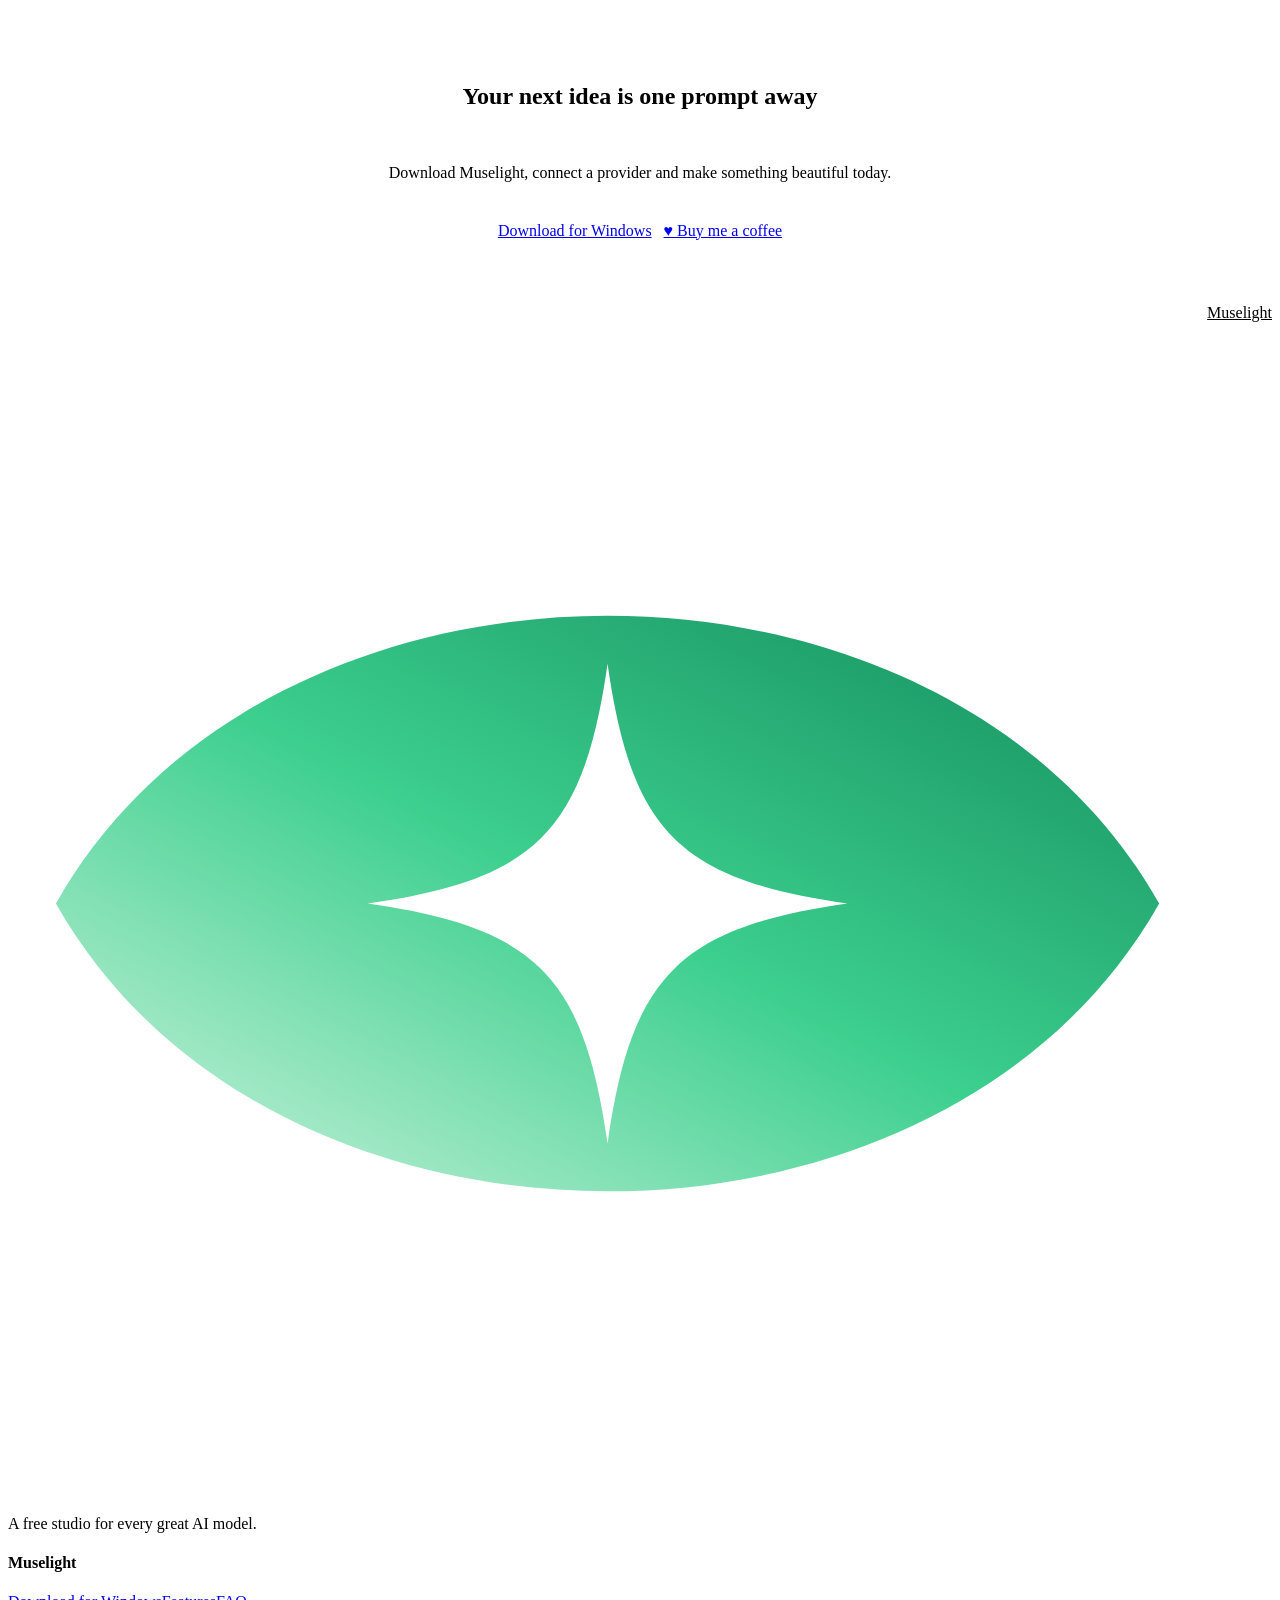
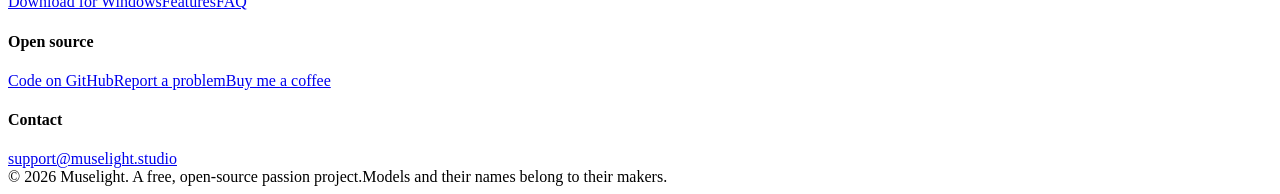
==== commit 7251b242: "Free and open source: MIT licence, README, Muselight.exe for download; muselight.studio becomes a pa" ====
--- a/website/index.html
+++ b/website/index.html
@@ -3,10 +3,10 @@
 <head>
 <meta charset="utf-8">
 <meta name="viewport" content="width=device-width, initial-scale=1">
-<title>Muselight · Every AI model. One studio. One balance.</title>
-<meta name="description" content="Muselight brings Kling, Veo, Seedance, FLUX, Wan, GPT Image and over a thousand more AI image, video and audio models into one studio. Top up once, see every price before you run, and create.">
-<meta property="og:title" content="Muselight · Every AI model. One studio. One balance.">
-<meta property="og:description" content="Images, video, voice and music from the best AI models, in one studio with one balance.">
+<title>Muselight · A free studio for every AI model</title>
+<meta name="description" content="Muselight is a free, open-source Windows studio for over a thousand AI image, video and audio models. Use your own provider keys, always on the cheapest provider, with no markup and no subscription.">
+<meta property="og:title" content="Muselight · A free studio for every AI model">
+<meta property="og:description" content="Free and open source. Images, video, voice and music from 1,000+ AI models, on your own keys.">
 <meta property="og:type" content="website">
 <meta property="og:url" content="https://muselight.studio/">
 <meta property="og:image" content="https://muselight.studio/assets/icon_512.png">
@@ -80,24 +80,15 @@
 .step p { color: var(--dim); font-size: 15px; }
 @media (max-width: 760px) { .steps { grid-template-columns: 1fr; } }
 
-/* pricing */
-.pricing { grid-template-columns: 1.1fr 1fr; align-items: stretch; }
-.price-card { display: grid; gap: 18px; align-content: start; }
-.amounts { display: flex; gap: 10px; flex-wrap: wrap; }
-.amounts span { padding: 10px 18px; border-radius: 12px; border: 1px solid var(--line2); font-weight: 600; }
-.amounts span.pop { border-color: var(--accent); background: color-mix(in srgb, var(--accent) 9%, transparent); }
+/* free and open */
+.free { grid-template-columns: 1.2fr 1fr; align-items: stretch; }
+.free .card { display: grid; gap: 16px; align-content: start; }
 .checks { list-style: none; padding: 0; margin: 0; display: grid; gap: 10px; color: #c9d2cd; font-size: 15px; }
 .checks li { display: flex; gap: 10px; } .checks li::before { content: "✓"; color: var(--accent); font-weight: 700; }
-.cost-table { width: 100%; border-collapse: collapse; font-size: 15px; }
-.cost-table td { padding: 12px 0; border-bottom: 1px solid var(--line); color: #c9d2cd; }
-.cost-table td:last-child { text-align: right; color: var(--text); font-weight: 600; white-space: nowrap; }
-@media (max-width: 860px) { .pricing { grid-template-columns: 1fr; } }
-
-/* web vs desktop */
-.versions { grid-template-columns: 1fr 1fr; }
-.version { display: grid; gap: 16px; align-content: start; }
-.version .tag { justify-self: start; font-size: 12.5px; color: var(--dim); border: 1px solid var(--line2); border-radius: 99px; padding: 3px 10px; }
-@media (max-width: 760px) { .versions { grid-template-columns: 1fr; } }
+.coffee { background: radial-gradient(420px 200px at 80% 0%, color-mix(in srgb, var(--accent) 12%, transparent), transparent 70%), var(--panel); }
+@media (max-width: 860px) { .free { grid-template-columns: 1fr; } }
+.smart { font-size: 13.5px; color: var(--faint); max-width: 560px; }
+.smart b { color: var(--dim); font-weight: 500; }
 
 /* faq */
 .faq { max-width: 780px; margin: 0 auto; display: grid; gap: 10px; }
@@ -123,32 +114,33 @@
       Muselight
     </a>
     <nav aria-label="Main">
-      <a href="#features">Features</a><a href="#how">How it works</a><a href="#pricing">Pricing</a><a href="/download.html">Download</a><a href="#faq">FAQ</a>
+      <a href="#features">Features</a><a href="#how">How it works</a><a href="#free">Why free</a><a href="#faq">FAQ</a><a href="https://github.com/MuselightStudio/muselight" target="_blank" rel="noopener">GitHub</a>
     </nav>
     <span class="spacer"></span>
-    <a class="btn small ghost" href="/app/#signin">Sign in</a>
-    <a class="btn small primary" href="/app/#signup">Start creating</a>
+    <a class="btn small ghost" href="https://buymeacoffee.com/muselight" target="_blank" rel="noopener">♥ Support</a>
+    <a class="btn small primary" href="https://github.com/MuselightStudio/muselight/raw/main/download/Muselight.exe">Download</a>
   </div>
 </header>
 
 <main>
 <section class="hero">
   <div class="wrap">
-    <span class="eyebrow reveal">AI images, video, voice and music</span>
-    <h1 class="reveal">Every great AI model.<br><span class="grad-text">One studio. One balance.</span></h1>
-    <p class="lead reveal">Kling, Veo, Seedance, FLUX, Wan, GPT Image and over a thousand more, in one beautifully simple studio. No accounts with every provider, no subscriptions. Top up once, see the price before every run, and create.</p>
-    <div class="cta-row reveal">
-      <a class="btn primary" href="/app/#signup">Start creating</a>
-      <a class="btn" href="/download.html">Download for Windows</a>
-    </div>
-    <p class="fine reveal">Pay as you go from $10 · A run that fails costs nothing</p>
+    <span class="eyebrow reveal">Free · Open source · Windows</span>
+    <h1 class="reveal">Every great AI model.<br><span class="grad-text">One free studio.</span></h1>
+    <p class="lead reveal">Kling, Veo, Seedance, FLUX, Wan, GPT Image and over a thousand more image, video and audio models, in one desktop studio. Bring your own provider keys and every run goes to the cheapest one you've connected. No markup, no subscription, no account.</p>
+    <div class="cta-row reveal" id="download">
+      <a class="btn primary" href="https://github.com/MuselightStudio/muselight/raw/main/download/Muselight.exe">Download for Windows</a>
+      <a class="btn" href="https://github.com/MuselightStudio/muselight" target="_blank" rel="noopener">View the code on GitHub</a>
+    </div>
+    <p class="fine reveal">Windows 10 and 11 · About 36 MB · Free forever</p>
+    <p class="smart reveal">Windows may say it “protected your PC” the first time, because the app isn't code-signed. Click <b>More info</b>, then <b>Run anyway</b>.</p>
 
     <div class="mock reveal" aria-hidden="true">
       <div class="mock-in">
         <div class="mock-bar">
           <span class="dots"><i></i><i></i><i></i></span>
-          <span class="tabs"><span class="on">Create</span><span>Storyboard</span><span>Marketing</span><span>Results</span></span>
-          <span class="pill">Credits $24.50</span>
+          <span class="tabs"><span class="on">Create</span><span>Storyboard</span><span>Workflows</span><span>Results</span></span>
+          <span class="pill">Cheapest provider · on</span>
         </div>
         <div class="mock-body">
           <div class="mock-side">
@@ -156,9 +148,9 @@
             <div class="mock-field">Kling 3.0 · image to video</div>
             <span class="mock-label">Prompt</span>
             <div class="mock-field prompt">A lighthouse at dusk, waves catching the last light, slow cinematic push-in<span class="caret"></span></div>
-            <span class="mock-label">Length · Shape</span>
-            <div class="mock-field">5 seconds · 16:9</div>
-            <div class="mock-run"><span>⚡ Draft</span><b>▶ Run · $0.39</b></div>
+            <span class="mock-label">Runs on</span>
+            <div class="mock-field">fal.ai · cheapest of 3 connected</div>
+            <div class="mock-run"><span>⚡ Draft</span><b>▶ Run · ≈ $0.42</b></div>
           </div>
           <div class="mock-gallery">
             <div class="tile" style="--d:0s;--g:radial-gradient(120% 80% at 30% 20%,#ffb86b,transparent 60%),linear-gradient(180deg,#2b2a6b,#e2725b 70%,#1d2b3a)" data-l="Lighthouse at dusk"><span class="shim"></span></div>
@@ -175,7 +167,7 @@
 </section>
 
 <div class="models">
-  <p>The models creators love, all in one place</p>
+  <p>The models creators love, from the providers you already use</p>
   <div class="marquee" aria-label="Some of the models available">
     <span>Kling</span><span>Veo</span><span>Seedance</span><span>FLUX</span><span>Wan</span><span>GPT Image</span><span>Nano Banana</span><span>Hailuo</span><span>Seedream</span><span>Runway</span><span>Luma</span><span>Ideogram</span><span>Recraft</span><span>Stable Diffusion</span><span>ElevenLabs</span><span>Grok Imagine</span>
     <span aria-hidden="true">Kling</span><span aria-hidden="true">Veo</span><span aria-hidden="true">Seedance</span><span aria-hidden="true">FLUX</span><span aria-hidden="true">Wan</span><span aria-hidden="true">GPT Image</span><span aria-hidden="true">Nano Banana</span><span aria-hidden="true">Hailuo</span><span aria-hidden="true">Seedream</span><span aria-hidden="true">Runway</span><span aria-hidden="true">Luma</span><span aria-hidden="true">Ideogram</span><span aria-hidden="true">Recraft</span><span aria-hidden="true">Stable Diffusion</span><span aria-hidden="true">ElevenLabs</span><span aria-hidden="true">Grok Imagine</span>
@@ -190,15 +182,15 @@
       <p class="lead">Everything you need to go from an idea to a finished image, ad or film, with every model a click away.</p>
     </div>
     <div class="grid features">
-      <div class="card feature reveal"><span class="ic"><svg viewBox="0 0 24 24"><circle cx="12" cy="12" r="9"/><path d="M12 7v10M9 9.5c0-1.4 1.3-2 3-2s3 .7 3 2-1.3 1.8-3 2.3-3 1-3 2.4 1.3 2.1 3 2.1 3-.7 3-2"/></svg></span><h3>One balance, every model</h3><p>Top up once and use any of over a thousand models. No juggling a dozen provider accounts, keys and bills.</p></div>
-      <div class="card feature reveal"><span class="ic"><svg viewBox="0 0 24 24"><path d="M3 12h4l3-8 4 16 3-8h4"/></svg></span><h3>Prices before you run</h3><p>Every run shows its price before it starts. Runs that fail are refunded automatically, so you only pay for results.</p></div>
-      <div class="card feature reveal"><span class="ic"><svg viewBox="0 0 24 24"><rect x="3" y="5" width="18" height="14" rx="2"/><path d="M3 9h18M8 5v4M16 5v4"/></svg></span><h3>Storyboards and timeline <span class="win">Windows app</span></h3><p>Plan a film scene by scene, make keyframes, animate them, then cut, trim and score everything into one video.</p></div>
-      <div class="card feature reveal"><span class="ic"><svg viewBox="0 0 24 24"><path d="M4 19V5l8 4 8-4v14l-8-4z"/></svg></span><h3>Ads that sell <span class="win">Windows app</span></h3><p>Paste a product link and Muselight builds the campaign: UGC videos, hooks, formats and a score for how likely each is to stop the scroll.</p></div>
-      <div class="card feature reveal"><span class="ic"><svg viewBox="0 0 24 24"><circle cx="9" cy="8" r="3.5"/><path d="M2.5 20c.8-3.5 3.4-5.5 6.5-5.5s5.7 2 6.5 5.5M16 4.5a3.5 3.5 0 0 1 0 7M21.5 20c-.5-2.4-1.9-4.1-3.8-4.9"/></svg></span><h3>Characters that stay themselves <span class="win">Windows app</span></h3><p>Save people, products, places and brand kits to your Library, then just type @name in any prompt to keep them consistent.</p></div>
-      <div class="card feature reveal"><span class="ic"><svg viewBox="0 0 24 24"><path d="M13 3 4 14h7l-1 7 9-11h-7z"/></svg></span><h3>Draft, then Final <span class="win">Windows app</span></h3><p>Try ideas at the lowest cost first. When one is right, make it properly with the same seed in a single click.</p></div>
-      <div class="card feature reveal"><span class="ic"><svg viewBox="0 0 24 24"><path d="M12 3l1.8 4.6L18 9.4l-4.2 1.8L12 16l-1.8-4.8L6 9.4l4.2-1.8z"/><path d="M19 15l.8 2 2 .8-2 .8-.8 2-.8-2-2-.8 2-.8z"/></svg></span><h3>An assistant that does it for you <span class="win">Windows app</span></h3><p>Describe what you want and the built-in assistant picks the model, writes the prompt and runs it.</p></div>
-      <div class="card feature reveal"><span class="ic"><svg viewBox="0 0 24 24"><rect x="3" y="3" width="7" height="7" rx="1.5"/><rect x="14" y="3" width="7" height="7" rx="1.5"/><rect x="3" y="14" width="7" height="7" rx="1.5"/><rect x="14" y="14" width="7" height="7" rx="1.5"/></svg></span><h3>Batch and compare <span class="win">Windows app</span></h3><p>Make dozens of variations from a list, or send one idea to several models side by side to find the best.</p></div>
-      <div class="card feature reveal"><span class="ic"><svg viewBox="0 0 24 24"><path d="M9 18V6l10-2v12"/><circle cx="6.5" cy="18" r="2.5"/><circle cx="16.5" cy="16" r="2.5"/></svg></span><h3>Voice, music and sound</h3><p>Generate voiceovers, music and sound effects, and lip-sync characters to them, right next to your visuals.</p></div>
+      <div class="card feature reveal"><span class="ic"><svg viewBox="0 0 24 24"><circle cx="12" cy="12" r="9"/><path d="M12 7v10M9 9.5c0-1.4 1.3-2 3-2s3 .7 3 2-1.3 1.8-3 2.3-3 1-3 2.4 1.3 2.1 3 2.1 3-.7 3-2"/></svg></span><h3>Always the cheapest provider</h3><p>Connect fal.ai, WaveSpeedAI, Runware, Replicate and 20 more. Each run goes to whichever has the model cheapest, and you see every price first.</p></div>
+      <div class="card feature reveal"><span class="ic"><svg viewBox="0 0 24 24"><rect x="3" y="6" width="18" height="13" rx="2"/><circle cx="12" cy="12.5" r="3.5"/><path d="M8 6l1.5-2h5L16 6"/></svg></span><h3>A prompt builder anyone can use</h3><p>Pick real cameras, lenses, film stocks, lighting and camera moves in plain words, or one-click looks. A live checklist shows what your prompt is missing.</p></div>
+      <div class="card feature reveal"><span class="ic"><svg viewBox="0 0 24 24"><rect x="3" y="5" width="18" height="14" rx="2"/><path d="M3 9h18M8 5v4M16 5v4"/></svg></span><h3>Storyboards and timeline</h3><p>Plan a film scene by scene, make keyframes, animate them, then cut, trim and score everything into one video.</p></div>
+      <div class="card feature reveal"><span class="ic"><svg viewBox="0 0 24 24"><circle cx="6" cy="6" r="2.5"/><circle cx="18" cy="12" r="2.5"/><circle cx="6" cy="18" r="2.5"/><path d="M8.5 6h3a3 3 0 0 1 3 3v1M8.5 18h3a3 3 0 0 0 3-3v-1"/></svg></span><h3>Workflows you can wire up</h3><p>Chain models in a visual node editor: a prompt into a picture, into a video, into a soundtrack. Run it once or for a whole list.</p></div>
+      <div class="card feature reveal"><span class="ic"><svg viewBox="0 0 24 24"><circle cx="9" cy="8" r="3.5"/><path d="M2.5 20c.8-3.5 3.4-5.5 6.5-5.5s5.7 2 6.5 5.5M16 4.5a3.5 3.5 0 0 1 0 7M21.5 20c-.5-2.4-1.9-4.1-3.8-4.9"/></svg></span><h3>Characters that stay themselves</h3><p>Save people, products, places and brand kits to your Library, then type @name in any prompt to keep them consistent.</p></div>
+      <div class="card feature reveal"><span class="ic"><svg viewBox="0 0 24 24"><path d="M12 3l1.8 4.6L18 9.4l-4.2 1.8L12 16l-1.8-4.8L6 9.4l4.2-1.8z"/><path d="M19 15l.8 2 2 .8-2 .8-.8 2-.8-2-2-.8 2-.8z"/></svg></span><h3>An assistant that does it for you</h3><p>Describe what you want and the assistant picks the model, writes the prompt and runs it. Works with a free OpenRouter key.</p></div>
+      <div class="card feature reveal"><span class="ic"><svg viewBox="0 0 24 24"><path d="M13 3 4 14h7l-1 7 9-11h-7z"/></svg></span><h3>30+ one-click tools</h3><p>Upscale, remove backgrounds, relight, try new camera angles, change outfits, animate, or add music, subtitles or a dub to any result.</p></div>
+      <div class="card feature reveal"><span class="ic"><svg viewBox="0 0 24 24"><rect x="3" y="3" width="7" height="7" rx="1.5"/><rect x="14" y="3" width="7" height="7" rx="1.5"/><rect x="3" y="14" width="7" height="7" rx="1.5"/><rect x="14" y="14" width="7" height="7" rx="1.5"/></svg></span><h3>Batch and compare</h3><p>Make dozens of variations from a list, or send one idea to several models side by side to find the best.</p></div>
+      <div class="card feature reveal"><span class="ic"><svg viewBox="0 0 24 24"><rect x="4" y="4" width="16" height="12" rx="2"/><path d="M8 20h8M12 16v4"/></svg></span><h3>Your own GPUs</h3><p>Run your ComfyUI workflows free on your own PC, or on RunPod GPUs you control. Voice, music and sound effects are built in too.</p></div>
     </div>
   </div>
 </section>
@@ -207,71 +199,38 @@
   <div class="wrap">
     <div class="section-head reveal">
       <span class="eyebrow">How it works</span>
-      <h2>From sign-up to your first creation in a minute</h2>
+      <h2>From download to your first creation in a few minutes</h2>
     </div>
     <div class="grid steps">
-      <div class="card step reveal"><h3>Create your account</h3><p>Sign up with email, Google, X or Telegram. It takes seconds.</p></div>
-      <div class="card step reveal"><h3>Top up your balance</h3><p>Add any amount from $10 with card, PayPal or Apple Pay. No subscription, nothing recurring.</p></div>
-      <div class="card step reveal"><h3>Create anything</h3><p>Pick a model, describe your idea and press Run. Every price is shown before you spend a cent.</p></div>
-    </div>
-  </div>
-</section>
-
-<section id="pricing" style="padding-top: 30px">
+      <div class="card step reveal"><h3>Download and open</h3><p>Muselight is a single file. Double-click it: there's nothing to install and no account to make.</p></div>
+      <div class="card step reveal"><h3>Add a provider key</h3><p>fal.ai has the most models: sign up, add a little credit and paste your key. Add more providers any time to find cheaper prices.</p></div>
+      <div class="card step reveal"><h3>Create anything</h3><p>Pick a model, describe your idea and press Run. Every price is shown before you spend a cent, and you pay the provider directly.</p></div>
+    </div>
+  </div>
+</section>
+
+<section id="free" style="padding-top: 30px">
   <div class="wrap">
     <div class="section-head reveal">
-      <span class="eyebrow">Pricing</span>
-      <h2>Pay only for what you make</h2>
-      <p class="lead">No subscriptions and no tiers. Your balance works with every model, and each run's exact price is shown before it starts.</p>
-    </div>
-    <div class="grid pricing">
-      <div class="card price-card reveal">
-        <h3>Top up any amount</h3>
-        <div class="amounts"><span>$10</span><span class="pop">$25</span><span>$50</span><span>$100</span><span>or your own</span></div>
+      <span class="eyebrow">Why free</span>
+      <h2>A passion project, not a product</h2>
+    </div>
+    <div class="grid free">
+      <div class="card reveal">
+        <h3>Free, open and private</h3>
         <ul class="checks">
-          <li>One balance for every image, video and audio model</li>
-          <li>The exact price shown before each run</li>
-          <li>Failed runs refunded automatically</li>
-          <li>Secure checkout by Paddle, with sales tax handled for you</li>
-          <li>Card, PayPal, Apple Pay and Google Pay</li>
+          <li>Free forever, with every feature</li>
+          <li>No markup: you pay each provider its own price, from your own account</li>
+          <li>No account, no sign-up, no tracking</li>
+          <li>Your keys stay in Windows Credential Manager on your PC</li>
+          <li>Your prompts and files go straight from your PC to the provider you choose</li>
+          <li>Open source: read, change and improve the code on GitHub</li>
         </ul>
-        <a class="btn primary" href="/app/#signup" style="justify-self: start">Start creating</a>
-      </div>
-      <div class="card reveal">
-        <h3 style="margin-bottom: 8px">What things typically cost</h3>
-        <table class="cost-table">
-          <tr><td>A high-quality image</td><td>$0.01 – $0.25</td></tr>
-          <tr><td>A 5-second video clip</td><td>$0.25 – $3.00</td></tr>
-          <tr><td>A minute of voiceover</td><td>$0.05 – $0.30</td></tr>
-          <tr><td>A song or music track</td><td>$0.05 – $0.50</td></tr>
-          <tr><td>A quick draft to test an idea</td><td>from $0.003</td></tr>
-        </table>
-        <p style="color: var(--faint); font-size: 13.5px; margin-top: 14px">Typical ranges; the price depends on the model, length and quality you choose. You'll always see the exact price before a run.</p>
-      </div>
-    </div>
-  </div>
-</section>
-
-<section id="versions" style="padding-top: 30px">
-  <div class="wrap">
-    <div class="section-head reveal">
-      <span class="eyebrow">Web and desktop</span>
-      <h2>Create in your browser,<br>or go further on Windows</h2>
-    </div>
-    <div class="grid versions">
-      <div class="card version reveal">
-        <span class="tag">Any device</span>
-        <h3>Muselight on the web</h3>
-        <p class="lead" style="font-size: 16px">Open it anywhere and start creating with your Muselight balance. Your creations are saved to your account.</p>
-        <ul class="checks"><li>Every model, one balance</li><li>Images, video, voice and music</li><li>Your history on any device</li></ul>
-        <a class="btn primary" href="/app/" style="justify-self: start">Open the web app</a>
-      </div>
-      <div class="card version reveal">
-        <span class="tag">Windows</span>
-        <h3>Muselight for Windows</h3>
-        <p class="lead" style="font-size: 16px">The full studio, with storyboards, timeline, marketing, workflows and automations, and the option to use your own provider accounts and GPUs.</p>
-        <ul class="checks"><li>Everything on the web, plus more</li><li>Storyboard, Timeline and Workflows</li><li>Your own accounts, ComfyUI and GPUs if you want them</li></ul>
-        <a class="btn" href="/download.html" style="justify-self: start">Download for Windows</a>
+      </div>
+      <div class="card coffee reveal">
+        <h3>Find it useful?</h3>
+        <p class="lead" style="font-size: 16px">Muselight is made by one person in their spare time. If it saves you time or money, a coffee keeps it going and pays for new features.</p>
+        <a class="btn primary" href="https://buymeacoffee.com/muselight" target="_blank" rel="noopener" style="justify-self: start">♥ Buy me a coffee</a>
       </div>
     </div>
   </div>
@@ -281,13 +240,12 @@
   <div class="wrap">
     <div class="section-head reveal"><span class="eyebrow">FAQ</span><h2>Questions, answered</h2></div>
     <div class="faq">
-      <details class="reveal"><summary>Who owns what I create?</summary><p>You do, as far as the law and the model's own terms allow. We don't claim ownership of your prompts, uploads or results. Some models have their own usage terms, which we link from the model's page in the app.</p></details>
-      <details class="reveal"><summary>Do you use my creations to train AI?</summary><p>No. We don't train any models on your prompts, uploads or results. Your requests are sent to the provider that runs the model you choose, under that provider's own data policy. See our <a href="/legal/privacy.html">Privacy Policy</a>.</p></details>
-      <details class="reveal"><summary>What happens if a run fails?</summary><p>You're refunded in full, automatically. You only pay for runs that produce a result.</p></details>
-      <details class="reveal"><summary>Is there a subscription?</summary><p>No. You top up when you want, in the amount you want. Nothing renews or charges you automatically.</p></details>
-      <details class="reveal"><summary>Can I get a refund on my balance?</summary><p>Yes, for credit you haven't used, within 14 days of buying it. See our <a href="/legal/refunds.html">Refund Policy</a> for the details.</p></details>
-      <details class="reveal"><summary>What can't I make?</summary><p>Anything illegal or harmful, including sexual content involving minors, intimate images of real people without their consent, and content that harasses or impersonates others. Our <a href="/legal/acceptable-use.html">Acceptable Use Policy</a> lists the rules.</p></details>
-      <details class="reveal"><summary>Do I need the Windows app?</summary><p>No. The web app does everything most people need. The Windows app adds the bigger production tools and the option to use your own provider accounts.</p></details>
+      <details class="reveal"><summary>Is it really free?</summary><p>Yes. The app is free, with every feature. You only pay the AI providers for what you make, at their own prices, from your own accounts with them.</p></details>
+      <details class="reveal"><summary>Which providers can I use?</summary><p>fal.ai, WaveSpeedAI, Atlas Cloud, Runware, Replicate, Kie.ai, PiAPI, Segmind, DeepInfra, Together, SiliconFlow and Hugging Face, plus model makers like Google, OpenAI, Black Forest Labs, Kling, Runway, MiniMax and Luma, and your own GPUs through ComfyUI and RunPod. You need at least one; fal.ai is the best start.</p></details>
+      <details class="reveal"><summary>Windows says it protected my PC. Is it safe?</summary><p>The warning appears because the app isn't code-signed (a certificate costs hundreds a year). Click <b>More info</b>, then <b>Run anyway</b>. The full source code is on <a href="https://github.com/MuselightStudio/muselight" target="_blank" rel="noopener">GitHub</a> if you'd like to check it, or to build the app yourself.</p></details>
+      <details class="reveal"><summary>Does Muselight see my prompts or files?</summary><p>No. The app runs on your PC and sends each request straight to the provider you choose, under that provider's own terms. Nothing passes through us.</p></details>
+      <details class="reveal"><summary>Who owns what I create?</summary><p>You do, as far as the law and each model's own terms allow. Some models have their own usage terms; check them with the provider.</p></details>
+      <details class="reveal"><summary>Is there a Mac version?</summary><p>Not yet. Muselight runs on Windows 10 and 11.</p></details>
     </div>
   </div>
 </section>
@@ -296,8 +254,8 @@
   <div class="wrap">
     <div class="card reveal">
       <h2>Your next idea is one prompt away</h2>
-      <p class="lead">Create your account, top up and make something beautiful today.</p>
-      <div class="cta-row"><a class="btn primary" href="/app/#signup">Start creating</a><a class="btn" href="/download.html">Download for Windows</a></div>
+      <p class="lead">Download Muselight, connect a provider and make something beautiful today.</p>
+      <div class="cta-row"><a class="btn primary" href="https://github.com/MuselightStudio/muselight/raw/main/download/Muselight.exe">Download for Windows</a><a class="btn" href="https://buymeacoffee.com/muselight" target="_blank" rel="noopener">♥ Buy me a coffee</a></div>
     </div>
   </div>
 </section>
@@ -308,13 +266,13 @@
     <div class="cols">
       <div>
         <a class="brand" href="/" style="display: flex; padding: 0; color: var(--text)"><svg viewBox="0 0 100 100" aria-hidden="true"><path fill="url(#lg)" fill-rule="evenodd" d="M4 50C22 18 78 18 96 50C78 82 22 82 4 50ZM50 30C52 44 56 48 70 50C56 52 52 56 50 70C48 56 44 52 30 50C44 48 48 44 50 30Z"/></svg>Muselight</a>
-        <p style="margin-top: 12px; max-width: 280px">Every great AI model, one studio, one balance.</p>
-      </div>
-      <div><h4>Product</h4><a href="/app/">Web app</a><a href="/download.html">Download for Windows</a><a href="#pricing">Pricing</a><a href="#faq">FAQ</a></div>
-      <div><h4>Legal</h4><a href="/legal/terms.html">Terms of Service</a><a href="/legal/privacy.html">Privacy Policy</a><a href="/legal/refunds.html">Refund Policy</a><a href="/legal/acceptable-use.html">Acceptable Use</a><a href="/legal/cookies.html">Cookies</a></div>
+        <p style="margin-top: 12px; max-width: 280px">A free studio for every great AI model.</p>
+      </div>
+      <div><h4>Muselight</h4><a href="https://github.com/MuselightStudio/muselight/raw/main/download/Muselight.exe">Download for Windows</a><a href="#features">Features</a><a href="#faq">FAQ</a></div>
+      <div><h4>Open source</h4><a href="https://github.com/MuselightStudio/muselight" target="_blank" rel="noopener">Code on GitHub</a><a href="https://github.com/MuselightStudio/muselight/issues" target="_blank" rel="noopener">Report a problem</a><a href="https://buymeacoffee.com/muselight" target="_blank" rel="noopener">Buy me a coffee</a></div>
       <div><h4>Contact</h4><a href="mailto:support@muselight.studio">support@muselight.studio</a></div>
     </div>
-    <div class="legal-line"><span>© <span id="yr">2026</span> Muselight. Muselight is a trading name of <span class="ph">[Your full legal name]</span>, a sole trader in the United Kingdom.</span><span>Payments are processed by Paddle, our merchant of record.</span></div>
+    <div class="legal-line"><span>© <span id="yr">2026</span> Muselight. A free, open-source passion project.</span><span>Models and their names belong to their makers.</span></div>
   </div>
 </footer>
 
@@ -325,5 +283,6 @@
 document.querySelectorAll(".reveal").forEach((el, i) => { el.style.transitionDelay = (el.closest(".grid") ? (i % 3) * 70 : 0) + "ms"; io.observe(el); });
 document.getElementById("yr").textContent = new Date().getFullYear();
 </script>
+<script src="/assets/eye.js" defer></script>
 </body>
 </html>
